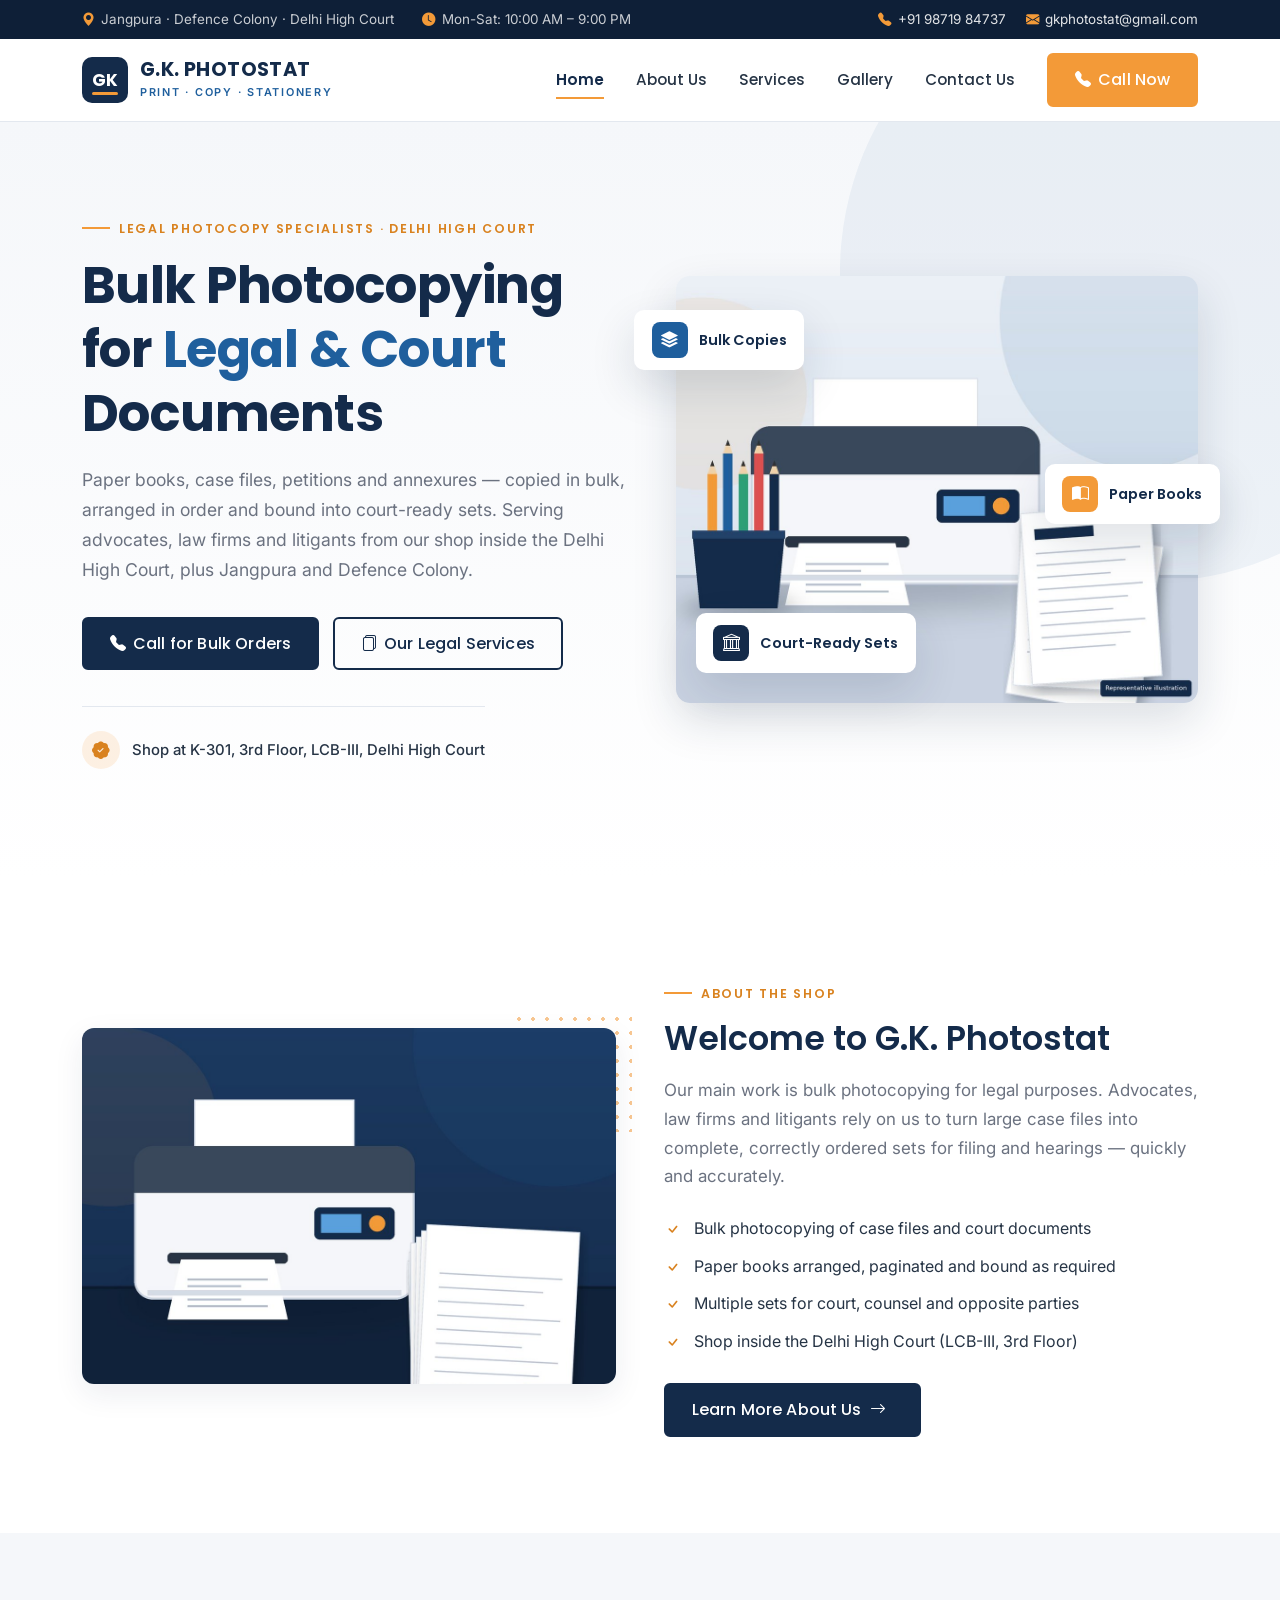
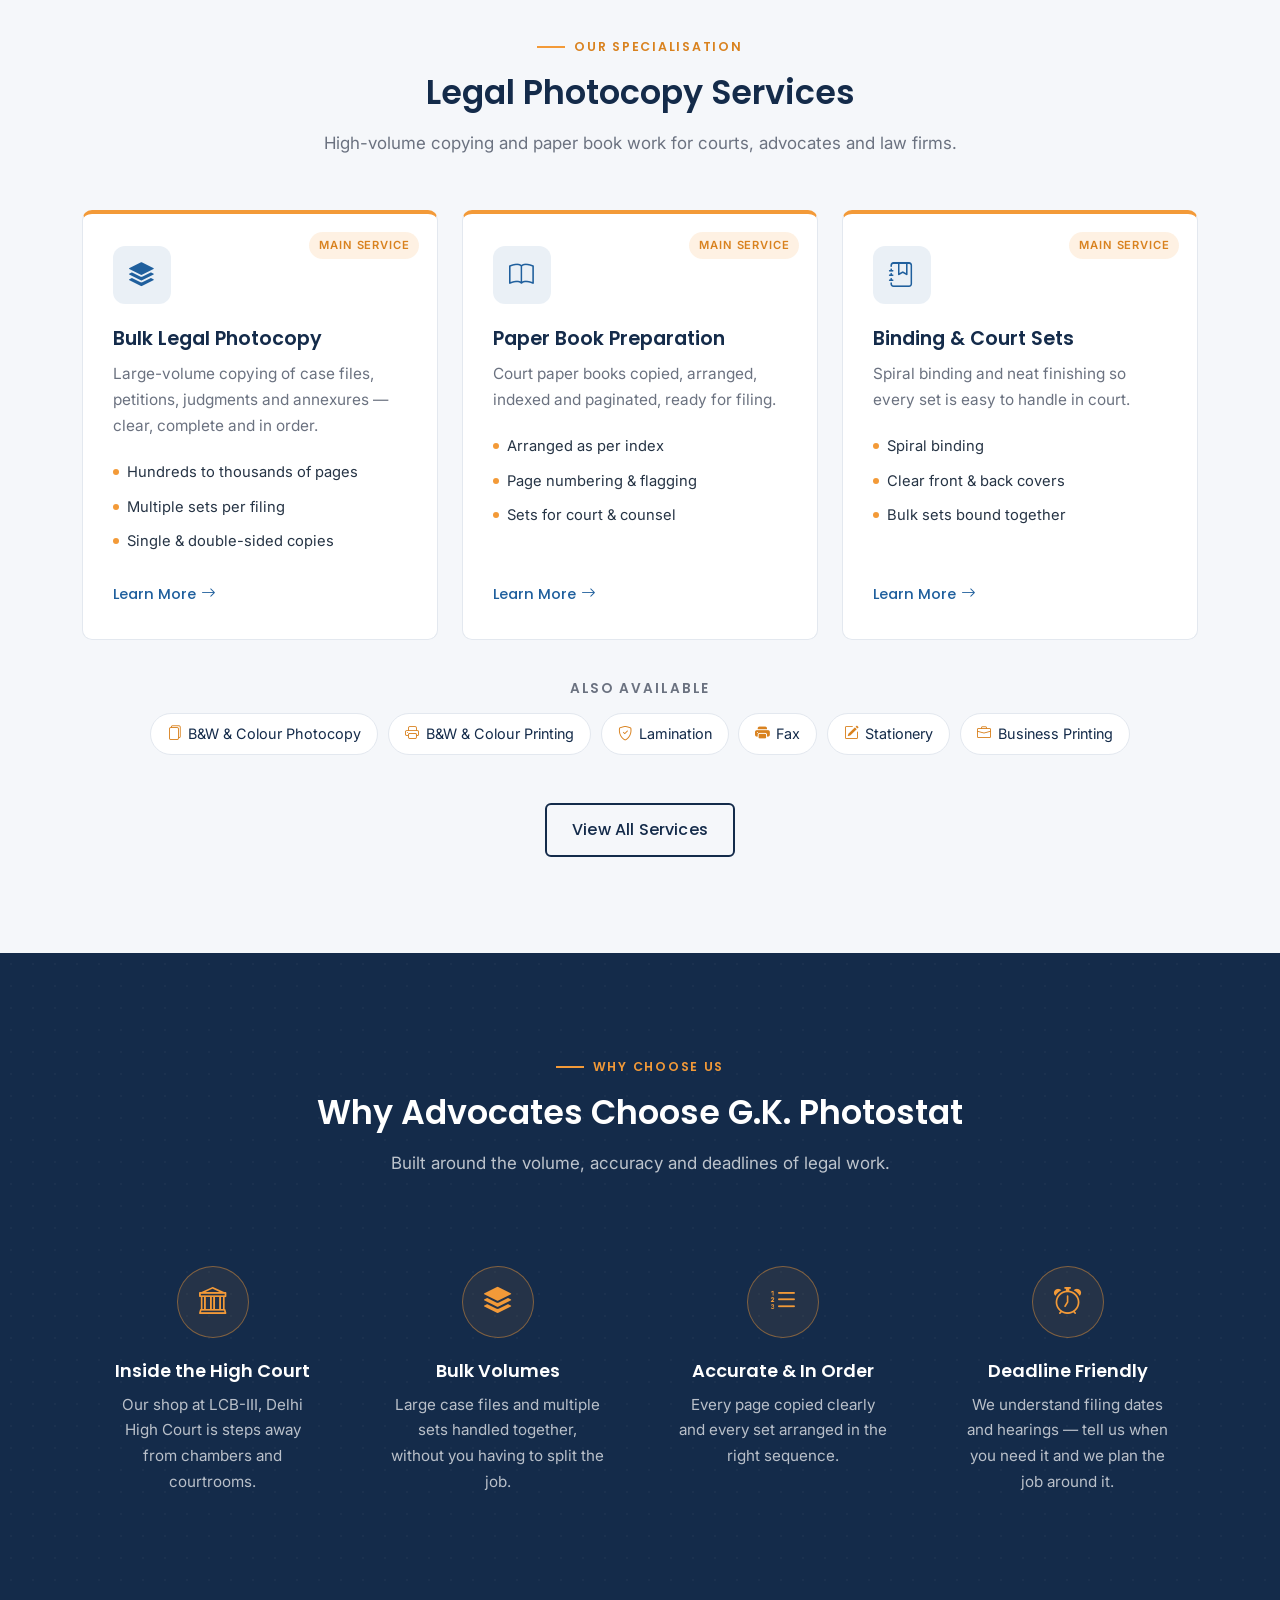
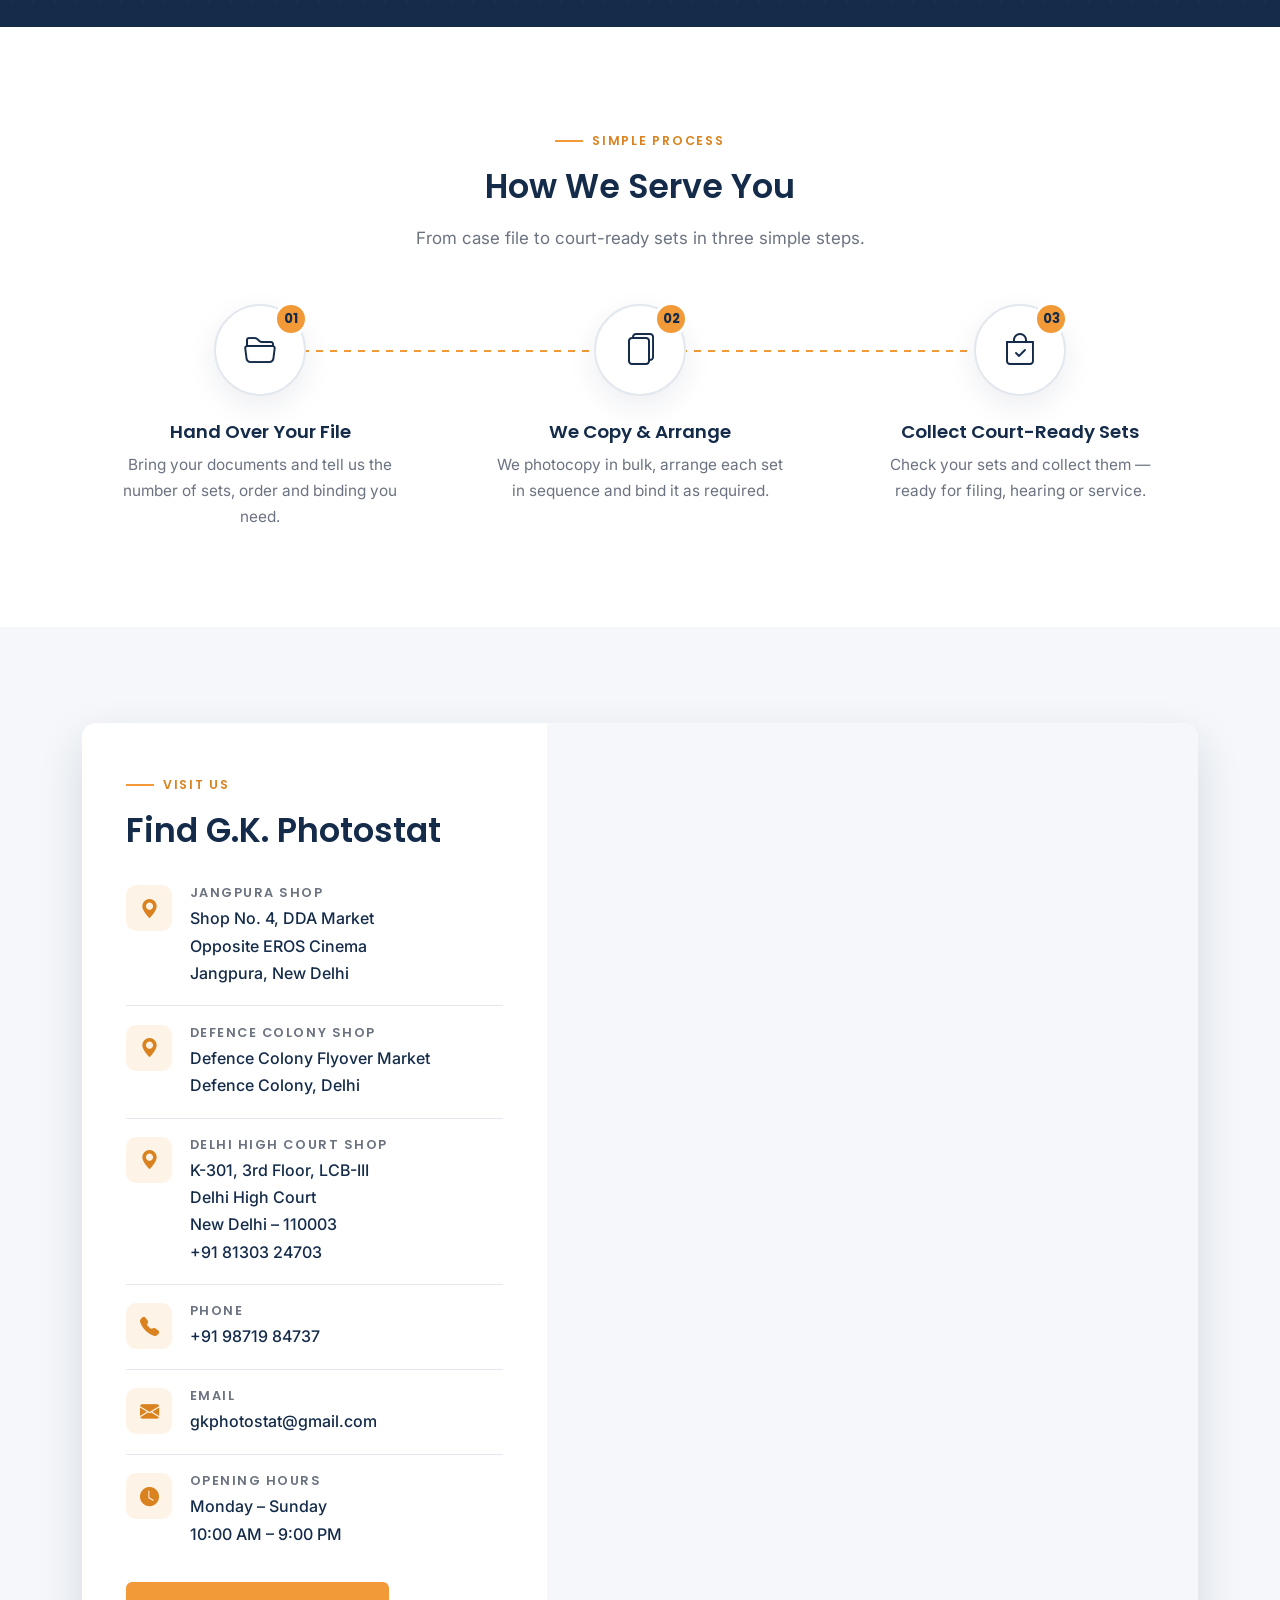
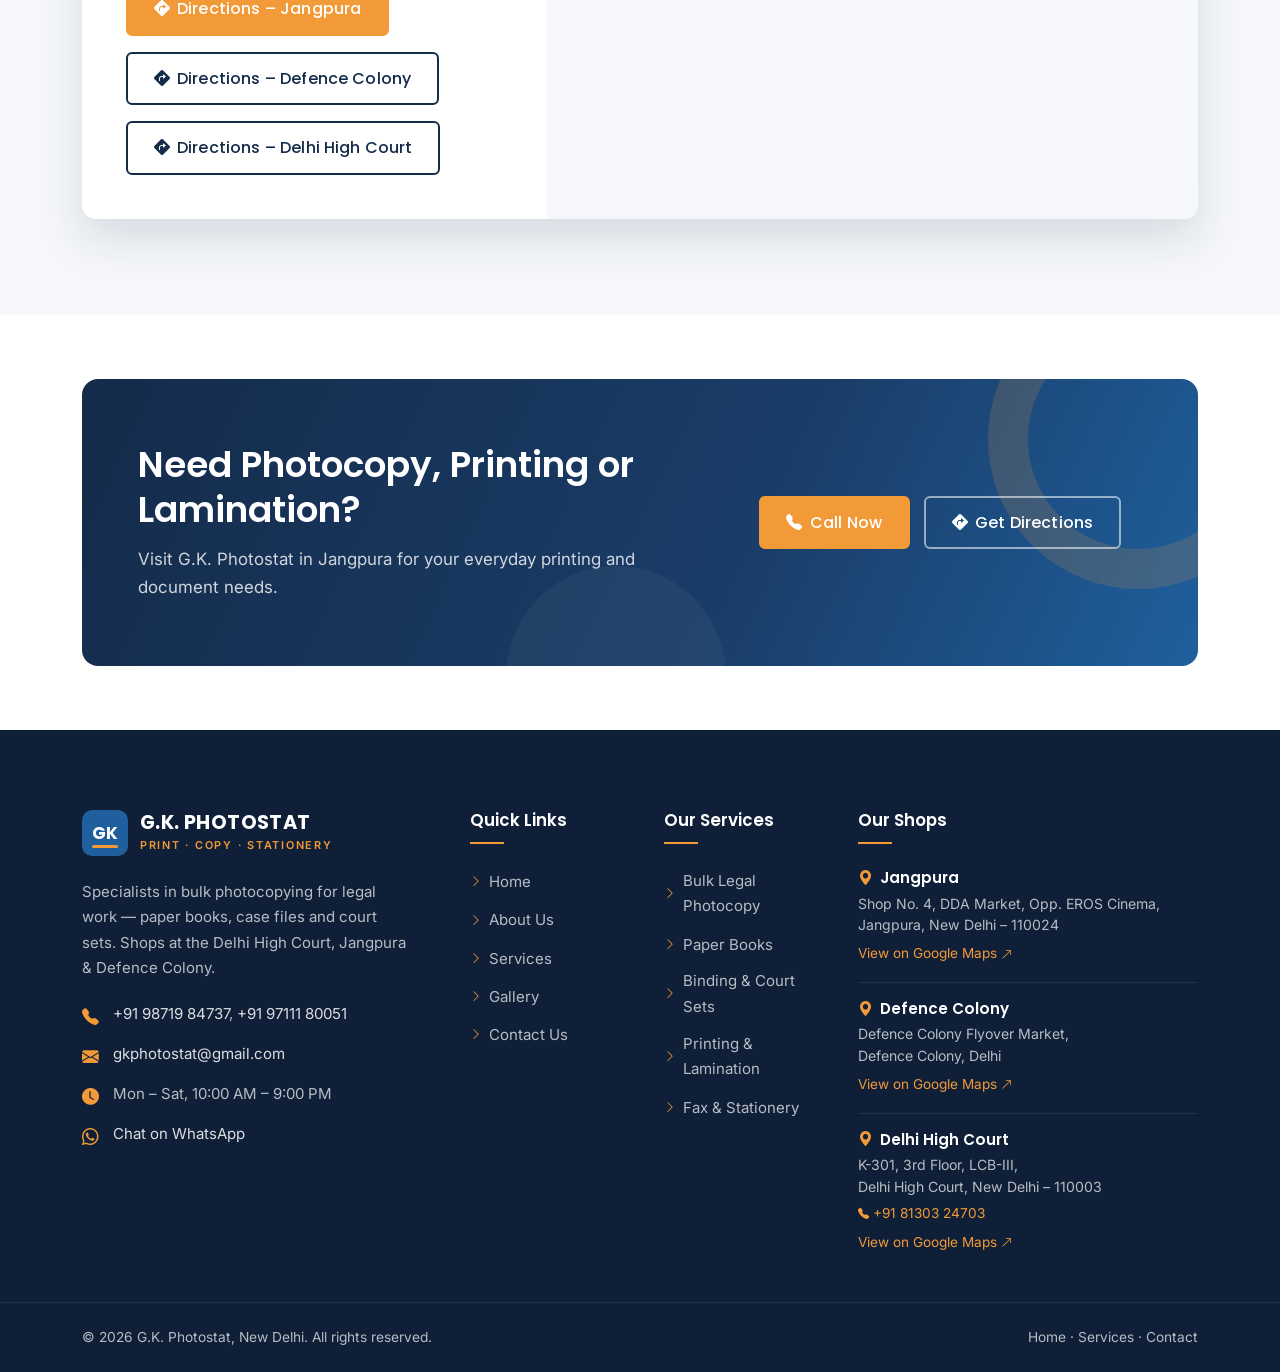
==== index.html @ 915767c7 "Initial commit: G.K. Photostat website Co-Authored-By: Claude Opus 5.5 <noreply@anthropic.com>" ====
<!doctype html>
<html lang="en-IN">
  <head>
    <meta charset="UTF-8" />
    <meta name="viewport" content="width=device-width, initial-scale=1" />
    <title>G.K. Photostat | Bulk Legal Photocopy &amp; Paper Books – Delhi High Court, New Delhi</title>
    <meta
      name="description"
      content="G.K. Photostat specialises in bulk photocopying for legal purposes – paper books, case files and court sets – with a shop inside the Delhi High Court (LCB-III) and branches in Jangpura and Defence Colony."
    />
    <meta name="robots" content="index, follow" />
    <meta name="theme-color" content="#142B4A" />
    <!-- Canonical placeholder: replace https://mandal-88.github.io/gkphotostat with the live domain -->
    <link rel="canonical" href="https://mandal-88.github.io/gkphotostat/" />

    <!-- Open Graph -->
    <meta property="og:type" content="website" />
    <meta property="og:site_name" content="G.K. Photostat" />
    <meta property="og:locale" content="en_IN" />
    <meta
      property="og:title"
      content="G.K. Photostat | Bulk Legal Photocopy &amp; Paper Books – Delhi High Court, New Delhi"
    />
    <meta
      property="og:description"
      content="G.K. Photostat specialises in bulk photocopying for legal purposes – paper books, case files and court sets – with a shop inside the Delhi High Court (LCB-III) and branches in Jangpura and Defence Colony."
    />
    <meta property="og:url" content="https://mandal-88.github.io/gkphotostat/" />
    <meta
      property="og:image"
      content="https://mandal-88.github.io/gkphotostat/assets/images/og-image.jpg"
    />
    <meta name="twitter:card" content="summary_large_image" />
    <meta
      name="twitter:title"
      content="G.K. Photostat | Bulk Legal Photocopy &amp; Paper Books – Delhi High Court, New Delhi"
    />
    <meta
      name="twitter:description"
      content="G.K. Photostat specialises in bulk photocopying for legal purposes – paper books, case files and court sets – with a shop inside the Delhi High Court (LCB-III) and branches in Jangpura and Defence Colony."
    />
    <meta
      name="twitter:image"
      content="https://mandal-88.github.io/gkphotostat/assets/images/og-image.jpg"
    />

    <link rel="icon" type="image/png" href="assets/images/favicon.png" />
    <link rel="apple-touch-icon" href="assets/images/favicon.png" />

    <!-- Fonts -->
    <link rel="preconnect" href="https://fonts.googleapis.com" />
    <link rel="preconnect" href="https://fonts.gstatic.com" crossorigin />
    <link
      rel="stylesheet"
      href="https://fonts.googleapis.com/css2?family=Inter:wght@400;500;600&amp;family=Poppins:wght@500;600;700&amp;display=swap"
    />

    <!-- Styles -->
    <link rel="stylesheet" href="assets/css/bootstrap.min.css" />
    <link rel="stylesheet" href="assets/css/bootstrap-icons.min.css" />
    <link rel="stylesheet" href="assets/css/style.css" />
    <link rel="stylesheet" href="assets/css/responsive.css" />
    <!-- LocalBusiness structured data. url/image use the placeholder domain; geo coordinates intentionally omitted until verified. -->
    <script type="application/ld+json">
      {
        "@context": "https://schema.org",
        "@type": "Store",
        "name": "G.K. Photostat",
        "description": "Bulk photocopying for legal purposes, paper book preparation and binding, plus printing and lamination – Jangpura, New Delhi.",
        "telephone": "+91 98719 84737",
        "email": "gkphotostat@gmail.com",
        "image": "https://mandal-88.github.io/gkphotostat/assets/images/og-image.jpg",
        "logo": "https://mandal-88.github.io/gkphotostat/assets/images/logo.png",
        "url": "https://mandal-88.github.io/gkphotostat/",
        "address": {
          "@type": "PostalAddress",
          "streetAddress": "Shop No. 4, DDA Market, Opposite EROS Cinema, Jangpura, Block M, Jungpura Extension",
          "addressLocality": "New Delhi",
          "addressRegion": "Delhi",
          "postalCode": "110024",
          "addressCountry": "IN"
        },
        "openingHoursSpecification": [
          {
            "@type": "OpeningHoursSpecification",
            "dayOfWeek": [
              "Monday",
              "Tuesday",
              "Wednesday",
              "Thursday",
              "Friday",
              "Saturday",
              "Sunday"
            ],
            "opens": "09:00",
            "closes": "21:00"
          }
        ],
        "areaServed": "Jangpura, New Delhi",
        "hasMap": "https://www.google.com/maps/search/?api=1&query=G.K.%20Photostat%2C%20Shop%20No.%204%2C%20DDA%20Market%2C%20Opposite%20EROS%20Cinema%2C%20Jangpura%2C%20New%20Delhi%20110024"
      }
    </script>
    <script type="application/ld+json">
      {
        "@context": "https://schema.org",
        "@type": "Store",
        "name": "G.K. Photostat – Defence Colony",
        "description": "Bulk legal photocopying, paper books and binding, plus printing and lamination – Defence Colony Flyover Market, Delhi.",
        "telephone": "+91 98719 84737",
        "email": "gkphotostat@gmail.com",
        "image": "https://mandal-88.github.io/gkphotostat/assets/images/og-image.jpg",
        "url": "https://mandal-88.github.io/gkphotostat/",
        "address": {
          "@type": "PostalAddress",
          "streetAddress": "Defence Colony Flyover Market",
          "addressLocality": "Defence Colony, Delhi",
          "addressRegion": "Delhi",
          "addressCountry": "IN"
        },
        "openingHoursSpecification": [
          {
            "@type": "OpeningHoursSpecification",
            "dayOfWeek": [
              "Monday",
              "Tuesday",
              "Wednesday",
              "Thursday",
              "Friday",
              "Saturday",
              "Sunday"
            ],
            "opens": "09:00",
            "closes": "21:00"
          }
        ],
        "hasMap": "https://www.google.com/maps/search/?api=1&query=G.K.%20Photostat%2C%20Defence%20Colony%20Flyover%20Market%2C%20Defence%20Colony%2C%20Delhi"
      }
    </script>
    <script type="application/ld+json">
      {
        "@context": "https://schema.org",
        "@type": "Store",
        "name": "G.K. Photostat – Delhi High Court",
        "description": "Bulk legal photocopying, paper book preparation and binding inside the Delhi High Court – K-301, 3rd Floor, LCB-III.",
        "telephone": "+91 81303 24703",
        "email": "gkphotostat@gmail.com",
        "image": "https://mandal-88.github.io/gkphotostat/assets/images/og-image.jpg",
        "url": "https://mandal-88.github.io/gkphotostat/",
        "address": {
          "@type": "PostalAddress",
          "streetAddress": "K-301, 3rd Floor, LCB-III, Delhi High Court",
          "addressLocality": "New Delhi",
          "addressRegion": "Delhi",
          "postalCode": "110003",
          "addressCountry": "IN"
        },
        "hasMap": "https://www.google.com/maps/search/?api=1&query=Delhi%20High%20Court%2C%20New%20Delhi%20110003"
      }
    </script>
  </head>
  <body data-page="home">
    <a class="skip-link" href="#main">Skip to main content</a>

    <div id="site-header"></div>
    <script src="assets/js/header.js"></script>

    <main id="main">
      <!-- Hero -->
      <section class="hero">
        <div class="container">
          <div class="row align-items-center g-4">
            <div class="col-lg-6 hero-content">
              <span class="eyebrow">Legal Photocopy Specialists · Delhi High Court</span>
              <h1 class="hero-title">
                Bulk Photocopying for
                <span class="highlight">Legal &amp; Court</span> Documents
              </h1>
              <p class="hero-text">
                Paper books, case files, petitions and annexures — copied in
                bulk, arranged in order and bound into court-ready sets. Serving
                advocates, law firms and litigants from our shop inside the
                Delhi High Court, plus Jangpura and Defence Colony.
              </p>
              <div class="hero-actions">
                <a class="btn btn-gk-navy" href="tel:+919871984737"
                  ><i class="bi bi-telephone-fill" aria-hidden="true"></i>Call
                  for Bulk Orders</a
                >
                <a class="btn btn-gk-outline" href="services.html"
                  ><i class="bi bi-files" aria-hidden="true"></i>Our Legal
                  Services</a
                >
              </div>
              <p class="trust-note mb-0">
                <i class="bi bi-patch-check-fill" aria-hidden="true"></i>Shop
                at K-301, 3rd Floor, LCB-III, Delhi High Court
              </p>
            </div>
            <div class="col-lg-6">
              <div class="hero-visual">
                <img
                  class="hero-image"
                  src="assets/images/hero-printing.jpg"
                  width="1100"
                  height="900"
                  alt="Illustration of a printer with stacks of freshly copied documents"
                  fetchpriority="high"
                />
                <div class="float-chip chip-1">
                  <i class="bi bi-stack" aria-hidden="true"></i>Bulk Copies
                </div>
                <div class="float-chip chip-2">
                  <i class="bi bi-book-half" aria-hidden="true"></i>Paper Books
                </div>
                <div class="float-chip chip-3">
                  <i class="bi bi-bank" aria-hidden="true"></i>Court-Ready Sets
                </div>
              </div>
            </div>
          </div>
        </div>
      </section>

      <!-- Introduction -->
      <section class="section">
        <div class="container">
          <div class="row align-items-center g-4 g-lg-5">
            <div class="col-lg-6 reveal">
              <div class="media-frame">
                <img
                  src="assets/images/gallery/bulk-copies.jpg"
                  width="1200"
                  height="900"
                  alt="Illustration of stacks of photocopied document sets"
                  loading="lazy"
                />
              </div>
            </div>
            <div class="col-lg-6 reveal reveal-delay-1">
              <span class="eyebrow">About the Shop</span>
              <h2 class="section-title">Welcome to G.K. Photostat</h2>
              <p class="section-lead mb-4">
                Our main work is bulk photocopying for legal purposes. Advocates,
                law firms and litigants rely on us to turn large case files into
                complete, correctly ordered sets for filing and hearings —
                quickly and accurately.
              </p>
              <ul class="check-list">
                <li>Bulk photocopying of case files and court documents</li>
                <li>Paper books arranged, paginated and bound as required</li>
                <li>Multiple sets for court, counsel and opposite parties</li>
                <li>Shop inside the Delhi High Court (LCB-III, 3rd Floor)</li>
              </ul>
              <a class="btn btn-gk-navy" href="about-us.html"
                >Learn More About Us
                <i class="bi bi-arrow-right ms-1" aria-hidden="true"></i
              ></a>
            </div>
          </div>
        </div>
      </section>

      <!-- Services -->
      <section class="section bg-light-gk" id="services">
        <div class="container">
          <div class="section-head text-center reveal">
            <span class="eyebrow">Our Specialisation</span>
            <h2 class="section-title">Legal Photocopy Services</h2>
            <p class="section-lead">
              High-volume copying and paper book work for courts, advocates and
              law firms.
            </p>
          </div>
          <div class="row g-4">
            <div class="col-md-6 col-lg-4">
              <article class="service-card service-card-core reveal reveal-delay-1">
                <span class="core-badge">Main Service</span>
                <div class="icon-box">
                  <i class="bi bi-stack" aria-hidden="true"></i>
                </div>
                <h3>Bulk Legal Photocopy</h3>
                <p>
                  Large-volume copying of case files, petitions, judgments and
                  annexures — clear, complete and in order.
                </p>
                <ul>
                  <li>Hundreds to thousands of pages</li>
                  <li>Multiple sets per filing</li>
                  <li>Single &amp; double-sided copies</li>
                </ul>
                <a
                  class="link-arrow"
                  href="services.html#legal-photocopy"
                  aria-label="Learn more about Bulk Legal Photocopy"
                  >Learn More
                  <i class="bi bi-arrow-right" aria-hidden="true"></i
                ></a>
              </article>
            </div>
            <div class="col-md-6 col-lg-4">
              <article class="service-card service-card-core reveal reveal-delay-2">
                <span class="core-badge">Main Service</span>
                <div class="icon-box">
                  <i class="bi bi-book" aria-hidden="true"></i>
                </div>
                <h3>Paper Book Preparation</h3>
                <p>
                  Court paper books copied, arranged, indexed and paginated,
                  ready for filing.
                </p>
                <ul>
                  <li>Arranged as per index</li>
                  <li>Page numbering &amp; flagging</li>
                  <li>Sets for court &amp; counsel</li>
                </ul>
                <a
                  class="link-arrow"
                  href="services.html#paper-book"
                  aria-label="Learn more about Paper Book Preparation"
                  >Learn More
                  <i class="bi bi-arrow-right" aria-hidden="true"></i
                ></a>
              </article>
            </div>
            <div class="col-md-6 col-lg-4">
              <article class="service-card service-card-core reveal reveal-delay-3">
                <span class="core-badge">Main Service</span>
                <div class="icon-box">
                  <i class="bi bi-journal-bookmark" aria-hidden="true"></i>
                </div>
                <h3>Binding &amp; Court Sets</h3>
                <p>
                  Spiral binding and neat finishing so every set is easy to
                  handle in court.
                </p>
                <ul>
                  <li>Spiral binding</li>
                  <li>Clear front &amp; back covers</li>
                  <li>Bulk sets bound together</li>
                </ul>
                <a
                  class="link-arrow"
                  href="services.html#spiral-binding"
                  aria-label="Learn more about Binding and Court Sets"
                  >Learn More
                  <i class="bi bi-arrow-right" aria-hidden="true"></i
                ></a>
              </article>
            </div>
          </div>

          <div class="other-services reveal">
            <h3 class="other-services-title">Also Available</h3>
            <ul class="other-services-list">
              <li><a href="services.html#bw-photocopy"><i class="bi bi-files" aria-hidden="true"></i>B&amp;W &amp; Colour Photocopy</a></li>
              <li><a href="services.html#bw-printing"><i class="bi bi-printer" aria-hidden="true"></i>B&amp;W &amp; Colour Printing</a></li>
              <li><a href="services.html#lamination"><i class="bi bi-shield-check" aria-hidden="true"></i>Lamination</a></li>
              <li><a href="services.html#fax"><i class="bi bi-printer-fill" aria-hidden="true"></i>Fax</a></li>
              <li><a href="services.html#stationery"><i class="bi bi-pencil-square" aria-hidden="true"></i>Stationery</a></li>
              <li><a href="services.html#business-printing"><i class="bi bi-briefcase" aria-hidden="true"></i>Business Printing</a></li>
            </ul>
          </div>

          <div class="text-center mt-5">
            <a class="btn btn-gk-outline" href="services.html"
              >View All Services</a
            >
          </div>
        </div>
      </section>

      <!-- Why choose us -->
      <section class="section section-dark">
        <div class="container">
          <div class="section-head text-center reveal">
            <span class="eyebrow eyebrow-light">Why Choose Us</span>
            <h2 class="section-title">Why Advocates Choose G.K. Photostat</h2>
            <p class="section-lead">
              Built around the volume, accuracy and deadlines of legal work.
            </p>
          </div>
          <div class="row g-4">
            <div class="col-sm-6 col-lg-3 reveal">
              <div class="feature-item">
                <div class="feature-icon">
                  <i class="bi bi-bank" aria-hidden="true"></i>
                </div>
                <h3>Inside the High Court</h3>
                <p>
                  Our shop at LCB-III, Delhi High Court is steps away from
                  chambers and courtrooms.
                </p>
              </div>
            </div>
            <div class="col-sm-6 col-lg-3 reveal reveal-delay-1">
              <div class="feature-item">
                <div class="feature-icon">
                  <i class="bi bi-stack" aria-hidden="true"></i>
                </div>
                <h3>Bulk Volumes</h3>
                <p>
                  Large case files and multiple sets handled together, without
                  you having to split the job.
                </p>
              </div>
            </div>
            <div class="col-sm-6 col-lg-3 reveal reveal-delay-2">
              <div class="feature-item">
                <div class="feature-icon">
                  <i class="bi bi-list-ol" aria-hidden="true"></i>
                </div>
                <h3>Accurate &amp; In Order</h3>
                <p>
                  Every page copied clearly and every set arranged in the right
                  sequence.
                </p>
              </div>
            </div>
            <div class="col-sm-6 col-lg-3 reveal reveal-delay-3">
              <div class="feature-item">
                <div class="feature-icon">
                  <i class="bi bi-alarm" aria-hidden="true"></i>
                </div>
                <h3>Deadline Friendly</h3>
                <p>
                  We understand filing dates and hearings — tell us when you
                  need it and we plan the job around it.
                </p>
              </div>
            </div>
          </div>
        </div>
      </section>

      <!-- How we serve you -->
      <section class="section">
        <div class="container">
          <div class="section-head text-center reveal">
            <span class="eyebrow">Simple Process</span>
            <h2 class="section-title">How We Serve You</h2>
            <p class="section-lead">
              From case file to court-ready sets in three simple steps.
            </p>
          </div>
          <div class="row steps">
            <div class="col-md-4 reveal">
              <div class="step">
                <div class="step-icon">
                  <i class="bi bi-folder2-open" aria-hidden="true"></i
                  ><span class="step-num">01</span>
                </div>
                <h3>Hand Over Your File</h3>
                <p>
                  Bring your documents and tell us the number of sets, order
                  and binding you need.
                </p>
              </div>
            </div>
            <div class="col-md-4 reveal reveal-delay-1">
              <div class="step">
                <div class="step-icon">
                  <i class="bi bi-files" aria-hidden="true"></i
                  ><span class="step-num">02</span>
                </div>
                <h3>We Copy &amp; Arrange</h3>
                <p>
                  We photocopy in bulk, arrange each set in sequence and bind
                  it as required.
                </p>
              </div>
            </div>
            <div class="col-md-4 reveal reveal-delay-2">
              <div class="step">
                <div class="step-icon">
                  <i class="bi bi-bag-check" aria-hidden="true"></i
                  ><span class="step-num">03</span>
                </div>
                <h3>Collect Court-Ready Sets</h3>
                <p>
                  Check your sets and collect them — ready for filing,
                  hearing or service.
                </p>
              </div>
            </div>
          </div>
        </div>
      </section>

      <!-- Business information -->
      <section class="section bg-light-gk">
        <div class="container">
          <div class="info-panel reveal">
            <div class="row g-0">
              <div class="col-lg-5">
                <div class="info-panel-body">
                  <span class="eyebrow">Visit Us</span>
                  <h2 class="section-title">Find G.K. Photostat</h2>
                  <div class="info-row">
                    <i class="bi bi-geo-alt-fill" aria-hidden="true"></i>
                    <div>
                      <h3>Jangpura Shop</h3>
                      <p>
                        Shop No. 4, DDA Market<br />Opposite EROS Cinema<br />Jangpura,
                        New Delhi
                      </p>
                    </div>
                  </div>
                  <div class="info-row">
                    <i class="bi bi-geo-alt-fill" aria-hidden="true"></i>
                    <div>
                      <h3>Defence Colony Shop</h3>
                      <p>
                        Defence Colony Flyover Market<br />Defence Colony, Delhi
                      </p>
                    </div>
                  </div>
                  <div class="info-row">
                    <i class="bi bi-geo-alt-fill" aria-hidden="true"></i>
                    <div>
                      <h3>Delhi High Court Shop</h3>
                      <p>
                        K-301, 3rd Floor, LCB-III<br />Delhi High Court<br />New Delhi – 110003<br />
                        <a href="tel:+918130324703">+91 81303 24703</a>
                      </p>
                    </div>
                  </div>
                  <div class="info-row">
                    <i class="bi bi-telephone-fill" aria-hidden="true"></i>
                    <div>
                      <h3>Phone</h3>
                      <p><a href="tel:+919871984737">+91 98719 84737</a></p>
                    </div>
                  </div>
                  <div class="info-row">
                    <i class="bi bi-envelope-fill" aria-hidden="true"></i>
                    <div>
                      <h3>Email</h3>
                      <p>
                        <a href="mailto:gkphotostat@gmail.com"
                          >gkphotostat@gmail.com</a
                        >
                      </p>
                    </div>
                  </div>
                  <div class="info-row">
                    <i class="bi bi-clock-fill" aria-hidden="true"></i>
                    <div>
                      <h3>Opening Hours</h3>
                      <p>Monday – Sunday<br />10:00 AM – 9:00 PM</p>
                    </div>
                  </div>
                  <a
                    class="btn btn-gk-primary mt-3"
                    href="https://www.google.com/maps/dir/?api=1&amp;destination=G.K.%20Photostat%2C%20Shop%20No.%204%2C%20DDA%20Market%2C%20Opposite%20EROS%20Cinema%2C%20Jangpura%2C%20New%20Delhi%20110024"
                    target="_blank"
                    rel="noopener"
                    ><i
                      class="bi bi-sign-turn-right-fill"
                      aria-hidden="true"
                    ></i
                    >Directions – Jangpura</a
                  >
                  <a
                    class="btn btn-gk-outline mt-3"
                    href="https://www.google.com/maps/dir/?api=1&amp;destination=G.K.%20Photostat%2C%20Defence%20Colony%20Flyover%20Market%2C%20Defence%20Colony%2C%20Delhi"
                    target="_blank"
                    rel="noopener"
                    ><i
                      class="bi bi-sign-turn-right-fill"
                      aria-hidden="true"
                    ></i
                    >Directions – Defence Colony</a
                  >
                  <a
                    class="btn btn-gk-outline mt-3"
                    href="https://www.google.com/maps/dir/?api=1&amp;destination=Delhi%20High%20Court%2C%20New%20Delhi%20110003"
                    target="_blank"
                    rel="noopener"
                    ><i
                      class="bi bi-sign-turn-right-fill"
                      aria-hidden="true"
                    ></i
                    >Directions – Delhi High Court</a
                  >
                </div>
              </div>
              <div class="col-lg-7">
                <iframe
                  class="map-frame"
                  src="https://www.google.com/maps?q=Shop%20No.%204%2C%20DDA%20Market%2C%20Opposite%20EROS%20Cinema%2C%20Jangpura%2C%20New%20Delhi%2C%20Delhi%20110024&amp;output=embed"
                  title="Map showing G.K. Photostat at DDA Market, Jangpura, New Delhi"
                  loading="lazy"
                  referrerpolicy="no-referrer-when-downgrade"
                  allowfullscreen
                ></iframe>
              </div>
            </div>
          </div>
        </div>
      </section>

      <section class="section-sm">
        <div class="container">
          <div class="cta-banner reveal">
            <div class="row align-items-center g-4">
              <div class="col-lg-7">
                <h2>Need Photocopy, Printing or Lamination?</h2>
                <p>
                  Visit G.K. Photostat in Jangpura for your everyday printing
                  and document needs.
                </p>
              </div>
              <div class="col-lg-5">
                <div class="cta-actions">
                  <a class="btn btn-gk-primary" href="tel:+919871984737"
                    ><i class="bi bi-telephone-fill" aria-hidden="true"></i>Call
                    Now</a
                  >
                  <a
                    class="btn btn-gk-outline-light"
                    href="https://www.google.com/maps/dir/?api=1&amp;destination=G.K.%20Photostat%2C%20Shop%20No.%204%2C%20DDA%20Market%2C%20Opposite%20EROS%20Cinema%2C%20Jangpura%2C%20New%20Delhi%20110024"
                    target="_blank"
                    rel="noopener"
                    ><i
                      class="bi bi-sign-turn-right-fill"
                      aria-hidden="true"
                    ></i
                    >Get Directions</a
                  >
                </div>
              </div>
            </div>
          </div>
        </div>
      </section>
    </main>

    <div id="site-footer"></div>
    <script src="assets/js/footer.js"></script>

    <script src="assets/js/jquery.min.js"></script>
    <script src="assets/js/bootstrap.bundle.min.js"></script>
    <script src="assets/js/custom.js"></script>
  </body>
</html>
---- assets/css/style.css ----
/* ==========================================================================
   G.K. Photostat — Main Stylesheet
   Palette: Navy #142B4A · Blue #1F5F9D · Orange #F39A38
   ========================================================================== */

:root {
  --gk-navy: #142b4a;
  --gk-navy-deep: #0e1f37;
  --gk-blue: #1f5f9d;
  --gk-orange: #f39a38;
  --gk-orange-dark: #d9821f;
  --gk-light: #f5f7fa;
  --gk-white: #ffffff;
  --gk-text: #263445;
  --gk-muted: #6b7280;
  --gk-border: #e3e8ef;
  --gk-radius: 10px;
  --gk-radius-sm: 6px;
  --gk-shadow: 0 10px 30px rgba(20, 43, 74, 0.08);
  --gk-shadow-lg: 0 18px 45px rgba(20, 43, 74, 0.14);
  --gk-ease: cubic-bezier(0.25, 0.8, 0.25, 1);
  --gk-header-h: 122px;
  --font-heading: "Poppins", system-ui, sans-serif;
  --font-body: "Inter", system-ui, sans-serif;
}

/* ---------- Base ---------- */
html {
  scroll-behavior: smooth;
  scroll-padding-top: var(--gk-sticky-h, 130px);
}
body {
  font-family: var(--font-body);
  color: var(--gk-text);
  font-size: 1rem;
  line-height: 1.7;
  background: var(--gk-white);
  overflow-x: hidden;
}
h1,
h2,
h3,
h4,
h5,
h6 {
  font-family: var(--font-heading);
  color: var(--gk-navy);
  font-weight: 600;
  line-height: 1.25;
}
a {
  color: var(--gk-blue);
  text-decoration: none;
  transition: color 0.25s var(--gk-ease);
}
a:hover {
  color: var(--gk-orange-dark);
}
img {
  max-width: 100%;
  height: auto;
}
::selection {
  background: var(--gk-orange);
  color: var(--gk-white);
}

.skip-link {
  position: absolute;
  left: 1rem;
  top: -60px;
  z-index: 2000;
  background: var(--gk-orange);
  color: var(--gk-navy);
  padding: 0.6rem 1rem;
  border-radius: var(--gk-radius-sm);
  font-weight: 600;
}
.skip-link:focus {
  top: 1rem;
  color: var(--gk-navy);
}

.text-muted-gk {
  color: var(--gk-muted);
}
.bg-light-gk {
  background: var(--gk-light);
}
.bg-navy {
  background: var(--gk-navy);
}

.section {
  padding: 96px 0;
}
.section-sm {
  padding: 64px 0;
}

/* ---------- Section headings ---------- */
.eyebrow {
  display: inline-flex;
  align-items: center;
  gap: 0.55rem;
  font-family: var(--font-heading);
  font-size: 0.78rem;
  font-weight: 600;
  letter-spacing: 0.14em;
  text-transform: uppercase;
  color: var(--gk-orange-dark);
  margin-bottom: 0.9rem;
}
.eyebrow::before {
  content: "";
  width: 28px;
  height: 2px;
  background: var(--gk-orange);
}
.eyebrow.eyebrow-light {
  color: var(--gk-orange);
}
.section-title {
  font-size: clamp(1.75rem, 2.6vw, 2.5rem);
  margin-bottom: 1rem;
}
.section-lead {
  color: var(--gk-muted);
  font-size: 1.06rem;
  max-width: 640px;
}
.section-head {
  margin-bottom: 3.25rem;
}
.section-head.text-center .section-lead {
  margin-left: auto;
  margin-right: auto;
}

/* ---------- Buttons ---------- */
.btn {
  font-family: var(--font-heading);
  font-weight: 500;
  border-radius: var(--gk-radius-sm);
  padding: 0.8rem 1.6rem;
  transition: all 0.3s var(--gk-ease);
  letter-spacing: 0.01em;
}
.btn-sm {
  padding: 0.5rem 1rem;
}
.btn-gk-primary {
  background: var(--gk-orange);
  border: 2px solid var(--gk-orange);
  color: var(--gk-white);
}
.btn-gk-primary:hover,
.btn-gk-primary:focus {
  background: var(--gk-orange-dark);
  border-color: var(--gk-orange-dark);
  color: #000;
  transform: translateY(-2px);
}
.btn-gk-navy {
  background: var(--gk-navy);
  border: 2px solid var(--gk-navy);
  color: var(--gk-white);
}
.btn-gk-navy:hover,
.btn-gk-navy:focus {
  background: var(--gk-blue);
  border-color: var(--gk-blue);
  color: var(--gk-white);
  transform: translateY(-2px);
}
.btn-gk-outline {
  background: transparent;
  border: 2px solid var(--gk-navy);
  color: var(--gk-navy);
}
.btn-gk-outline:hover,
.btn-gk-outline:focus {
  background: var(--gk-navy);
  color: var(--gk-white);
}
.btn-gk-outline-light {
  background: transparent;
  border: 2px solid rgba(255, 255, 255, 0.55);
  color: var(--gk-white);
}
.btn-gk-outline-light:hover,
.btn-gk-outline-light:focus {
  background: var(--gk-white);
  border-color: var(--gk-white);
  color: var(--gk-navy);
}
.btn .bi {
  margin-right: 0.45rem;
}
.btn:focus-visible,
a:focus-visible,
.form-control:focus,
.form-select:focus {
  outline: 3px solid rgba(243, 154, 56, 0.55);
  outline-offset: 2px;
  box-shadow: none;
}

.link-arrow {
  font-family: var(--font-heading);
  font-weight: 500;
  font-size: 0.92rem;
  color: var(--gk-blue);
  display: inline-flex;
  align-items: center;
  gap: 0.35rem;
}
.link-arrow .bi {
  transition: transform 0.3s var(--gk-ease);
}
.link-arrow:hover .bi {
  transform: translateX(4px);
}

/* ==========================================================================
   Header
   ========================================================================== */
/* #site-header is only a mount point; display:contents lets the sticky bar
   stick against the whole page instead of the mount div. */
#site-header {
  display: contents;
}
.site-header-bar {
  position: sticky;
  top: 0;
  z-index: 1030;
}
.topbar {
  background: var(--gk-navy-deep);
  color: rgba(255, 255, 255, 0.78);
  font-size: 0.84rem;
  padding: 0.5rem 0;
}
.topbar a {
  color: rgba(255, 255, 255, 0.88);
}
.topbar a:hover {
  color: var(--gk-orange);
}
.topbar .bi {
  color: var(--gk-orange);
  margin-right: 0.4rem;
}
.topbar-list {
  display: flex;
  flex-wrap: wrap;
  gap: 1.75rem;
  margin: 0;
  padding: 0;
  list-style: none;
}
.topbar-contact {
  gap: 1.25rem;
}

.site-navbar {
  background: var(--gk-white);
  border-bottom: 1px solid var(--gk-border);
  padding: 0.9rem 0;
  transition:
    padding 0.3s var(--gk-ease),
    box-shadow 0.3s var(--gk-ease);
}
.site-navbar.is-scrolled {
  padding: 0.55rem 0;
  box-shadow: 0 6px 24px rgba(20, 43, 74, 0.08);
}

.brand {
  display: inline-flex;
  align-items: center;
  gap: 0.75rem;
  color: var(--gk-navy);
}
.brand:hover {
  color: var(--gk-navy);
}
.brand-mark {
  width: 46px;
  height: 46px;
  border-radius: 10px;
  background: var(--gk-navy);
  color: var(--gk-white);
  display: grid;
  place-items: center;
  font-family: var(--font-heading);
  font-weight: 700;
  font-size: 1.05rem;
  position: relative;
  letter-spacing: 0.02em;
}
.brand-mark::after {
  content: "";
  position: absolute;
  left: 10px;
  right: 10px;
  bottom: 8px;
  height: 3px;
  background: var(--gk-orange);
  border-radius: 2px;
}
.brand-name {
  font-family: var(--font-heading);
  font-weight: 700;
  font-size: 1.22rem;
  line-height: 1.1;
  letter-spacing: 0.02em;
  display: block;
}
.brand-tag {
  font-size: 0.68rem;
  letter-spacing: 0.16em;
  text-transform: uppercase;
  color: var(--gk-blue);
  font-weight: 600;
  display: block;
  margin-top: 3px;
}

.main-nav .nav-link {
  font-family: var(--font-heading);
  font-weight: 500;
  font-size: 0.95rem;
  color: var(--gk-text);
  padding: 0.5rem 1rem !important;
  position: relative;
}
.main-nav .nav-link::after {
  content: "";
  position: absolute;
  left: 1rem;
  right: 1rem;
  bottom: 0.1rem;
  height: 2px;
  background: var(--gk-orange);
  transform: scaleX(0);
  transform-origin: left;
  transition: transform 0.3s var(--gk-ease);
}
.main-nav .nav-link:hover,
.main-nav .nav-link.active {
  color: var(--gk-navy);
}
.main-nav .nav-link:hover::after,
.main-nav .nav-link.active::after {
  transform: scaleX(1);
}
.main-nav .nav-link.active {
  font-weight: 600;
}

.btn-call {
  display: inline-flex;
  align-items: center;
  white-space: nowrap;
}
.navbar-toggler {
  border: 1px solid var(--gk-border);
  padding: 0.5rem 0.65rem;
  border-radius: var(--gk-radius-sm);
}
.navbar-toggler:focus {
  box-shadow: 0 0 0 3px rgba(243, 154, 56, 0.35);
}
.navbar-toggler .bi {
  font-size: 1.5rem;
  color: var(--gk-navy);
}

/* Offcanvas mobile menu */
.offcanvas.gk-offcanvas {
  width: 320px;
}
.gk-offcanvas .offcanvas-header {
  border-bottom: 1px solid var(--gk-border);
}
.gk-offcanvas .mobile-nav .nav-link {
  font-family: var(--font-heading);
  font-weight: 500;
  color: var(--gk-text);
  padding: 0.85rem 0;
  border-bottom: 1px solid var(--gk-border);
  display: flex;
  justify-content: space-between;
  align-items: center;
}
.gk-offcanvas .mobile-nav .nav-link.active {
  color: var(--gk-orange-dark);
}
.gk-offcanvas .offcanvas-contact {
  font-size: 0.9rem;
  color: var(--gk-muted);
}
.gk-offcanvas .offcanvas-contact .bi {
  color: var(--gk-orange);
  margin-right: 0.5rem;
}

/* ==========================================================================
   Hero (home)
   ========================================================================== */
.hero {
  position: relative;
  padding: 88px 0 110px;
  overflow: hidden;
  background: linear-gradient(180deg, var(--gk-light) 0%, var(--gk-white) 100%);
}
.hero::before {
  content: "";
  position: absolute;
  right: -180px;
  top: -160px;
  width: 620px;
  height: 620px;
  border-radius: 50%;
  background: rgba(31, 95, 157, 0.06);
}
.hero-title {
  font-size: clamp(2.1rem, 4vw, 3.4rem);
  font-weight: 700;
  margin-bottom: 1.25rem;
  letter-spacing: -0.01em;
}
.hero-title .highlight {
  color: var(--gk-blue);
}
.hero-text {
  font-size: 1.1rem;
  color: var(--gk-muted);
  max-width: 560px;
  margin-bottom: 2rem;
}
.hero-actions {
  display: flex;
  flex-wrap: wrap;
  gap: 0.9rem;
  margin-bottom: 2.25rem;
}
.trust-note {
  display: inline-flex;
  align-items: center;
  gap: 0.75rem;
  font-size: 0.93rem;
  color: var(--gk-text);
  font-weight: 500;
  padding-top: 1.5rem;
  border-top: 1px solid var(--gk-border);
}
.trust-note .bi {
  width: 38px;
  height: 38px;
  border-radius: 50%;
  display: grid;
  place-items: center;
  background: rgba(243, 154, 56, 0.14);
  color: var(--gk-orange-dark);
  font-size: 1.1rem;
}

.hero-visual {
  position: relative;
  padding: 0 0 0 1.5rem;
}
.hero-image {
  border-radius: 14px;
  box-shadow: var(--gk-shadow-lg);
  width: 100%;
  aspect-ratio: 11 / 9;
  object-fit: cover;
}
.hero-visual::before {
  content: "";
  position: absolute;
  left: 0;
  bottom: -22px;
  width: 55%;
  height: 60%;
  border: 2px solid var(--gk-orange);
  border-radius: 14px;
  z-index: -1;
}
.float-chip {
  position: absolute;
  display: flex;
  align-items: center;
  gap: 0.7rem;
  background: var(--gk-white);
  padding: 0.75rem 1.1rem;
  border-radius: var(--gk-radius);
  box-shadow: var(--gk-shadow-lg);
  font-family: var(--font-heading);
  font-weight: 600;
  font-size: 0.9rem;
  color: var(--gk-navy);
  animation: gkFloat 6s ease-in-out infinite;
}
.float-chip .bi {
  width: 36px;
  height: 36px;
  border-radius: 8px;
  display: grid;
  place-items: center;
  font-size: 1.05rem;
  color: var(--gk-white);
  background: var(--gk-blue);
}
.float-chip.chip-1 {
  top: 8%;
  left: -18px;
}
.float-chip.chip-2 {
  top: 44%;
  right: -22px;
  animation-delay: 1.5s;
}
.float-chip.chip-2 .bi {
  background: var(--gk-orange);
}
.float-chip.chip-3 {
  bottom: 7%;
  left: 8%;
  animation-delay: 3s;
}
.float-chip.chip-3 .bi {
  background: var(--gk-navy);
}
@keyframes gkFloat {
  0%,
  100% {
    transform: translateY(0);
  }
  50% {
    transform: translateY(-8px);
  }
}

/* ==========================================================================
   Inner page hero
   ========================================================================== */
.page-hero {
  position: relative;
  padding: 44px 0 40px;
  color: var(--gk-white);
  overflow: hidden;
  background-color: var(--gk-navy);
  background-image:
    linear-gradient(
      100deg,
      rgba(14, 31, 55, 0.96) 0%,
      rgba(20, 43, 74, 0.9) 50%,
      rgba(20, 43, 74, 0.7) 100%
    ),
    var(--hero-bg, none);
  background-size: cover;
  background-position: center;
}
.page-hero.hero-about {
  --hero-bg: url("../images/shop-interior.jpg");
}
.page-hero.hero-services {
  --hero-bg: url("../images/digital-printing.jpg");
}
.page-hero.hero-gallery {
  --hero-bg: url("../images/gallery/printing-workspace.jpg");
}
.page-hero.hero-contact {
  --hero-bg: url("../images/document-services.jpg");
}
.page-hero h1 {
  color: var(--gk-white);
  font-size: clamp(1.6rem, 2.6vw, 2.2rem);
  font-weight: 700;
  margin-bottom: 0.5rem;
}
.page-hero .lead {
  color: rgba(255, 255, 255, 0.82);
  max-width: 640px;
  font-size: 1rem;
}
.page-hero .eyebrow {
  margin-bottom: 0.4rem;
}
.page-hero::after {
  content: "";
  position: absolute;
  left: 0;
  right: 0;
  bottom: 0;
  height: 4px;
  background: var(--gk-orange);
}
.breadcrumb-gk {
  --bs-breadcrumb-divider-color: rgba(255, 255, 255, 0.5);
  --bs-breadcrumb-item-active-color: var(--gk-orange);
  margin-bottom: 0.6rem;
  font-size: 0.85rem;
}
.breadcrumb-gk a {
  color: rgba(255, 255, 255, 0.8);
}
.breadcrumb-gk a:hover {
  color: var(--gk-white);
}

/* ==========================================================================
   Content blocks
   ========================================================================== */
.media-frame {
  position: relative;
}
.media-frame img {
  border-radius: 12px;
  box-shadow: var(--gk-shadow);
  width: 100%;
  aspect-ratio: 3 / 2;
  object-fit: cover;
}
.media-frame::after {
  content: "";
  position: absolute;
  right: -16px;
  top: -16px;
  width: 120px;
  height: 120px;
  z-index: -1;
  background-image: radial-gradient(var(--gk-orange) 2px, transparent 2px);
  background-size: 14px 14px;
  opacity: 0.55;
}
.check-list {
  list-style: none;
  padding: 0;
  margin: 0 0 1.75rem;
}
.check-list li {
  position: relative;
  padding-left: 1.9rem;
  margin-bottom: 0.65rem;
}
.check-list li::before {
  content: "\F26E";
  font-family: "bootstrap-icons";
  position: absolute;
  left: 0;
  top: 0;
  color: var(--gk-orange-dark);
  font-size: 1.1rem;
}

/* Service cards */
.service-card {
  height: 100%;
  background: var(--gk-white);
  border: 1px solid var(--gk-border);
  border-radius: var(--gk-radius);
  padding: 2rem 1.85rem;
  position: relative;
  transition:
    transform 0.35s var(--gk-ease),
    box-shadow 0.35s var(--gk-ease),
    border-color 0.35s;
  display: flex;
  flex-direction: column;
}
.service-card::before {
  content: "";
  position: absolute;
  left: 0;
  top: 0;
  height: 3px;
  width: 0;
  background: var(--gk-orange);
  transition: width 0.4s var(--gk-ease);
  border-radius: var(--gk-radius) var(--gk-radius) 0 0;
}
.service-card:hover {
  transform: translateY(-6px);
  box-shadow: var(--gk-shadow-lg);
  border-color: transparent;
}
.service-card:hover::before {
  width: 100%;
}
.icon-box {
  width: 58px;
  height: 58px;
  border-radius: 12px;
  display: grid;
  place-items: center;
  font-size: 1.55rem;
  background: rgba(31, 95, 157, 0.09);
  color: var(--gk-blue);
  margin-bottom: 1.4rem;
  transition: all 0.35s var(--gk-ease);
}
.service-card:hover .icon-box {
  background: var(--gk-navy);
  color: var(--gk-orange);
}
.service-card h3 {
  font-size: 1.2rem;
  margin-bottom: 0.65rem;
}
.service-card p {
  color: var(--gk-muted);
  font-size: 0.96rem;
  margin-bottom: 1rem;
}
.service-card ul {
  list-style: none;
  padding: 0;
  margin: 0 0 1.4rem;
  font-size: 0.92rem;
}
.service-card ul li {
  padding: 0.3rem 0;
  display: flex;
  gap: 0.5rem;
  align-items: baseline;
}
.service-card ul li::before {
  content: "";
  width: 6px;
  height: 6px;
  border-radius: 50%;
  background: var(--gk-orange);
  flex-shrink: 0;
  transform: translateY(-2px);
}
.service-card .link-arrow {
  margin-top: auto;
}

/* Feature (why choose us) */
.feature-item {
  text-align: center;
  padding: 2.25rem 1.5rem;
  height: 100%;
  border-radius: var(--gk-radius);
  transition: background 0.3s var(--gk-ease);
}
.feature-item:hover {
  background: rgba(255, 255, 255, 0.05);
}
.feature-icon {
  width: 72px;
  height: 72px;
  margin: 0 auto 1.35rem;
  border-radius: 50%;
  display: grid;
  place-items: center;
  font-size: 1.7rem;
  color: var(--gk-orange);
  border: 1px solid rgba(243, 154, 56, 0.45);
  background: rgba(243, 154, 56, 0.08);
}
.feature-item h3 {
  font-size: 1.12rem;
  color: var(--gk-white);
  margin-bottom: 0.6rem;
}
.feature-item p {
  color: rgba(255, 255, 255, 0.7);
  font-size: 0.95rem;
  margin: 0;
}
.section-dark {
  background: var(--gk-navy);
  position: relative;
  overflow: hidden;
}
.section-dark .section-title {
  color: var(--gk-white);
}
.section-dark .section-lead {
  color: rgba(255, 255, 255, 0.72);
}
.section-dark::before {
  content: "";
  position: absolute;
  inset: 0;
  opacity: 0.5;
  background-image: radial-gradient(
    rgba(255, 255, 255, 0.06) 1px,
    transparent 1px
  );
  background-size: 22px 22px;
}
.section-dark > .container {
  position: relative;
}

/* Steps */
.steps {
  position: relative;
}
.steps::before {
  content: "";
  position: absolute;
  top: 46px;
  left: 16.66%;
  right: 16.66%;
  height: 2px;
  background-image: linear-gradient(
    90deg,
    var(--gk-orange) 50%,
    transparent 50%
  );
  background-size: 14px 2px;
}
.step {
  text-align: center;
  position: relative;
  padding: 0 1rem;
}
.step-icon {
  width: 92px;
  height: 92px;
  border-radius: 50%;
  margin: 0 auto 1.5rem;
  display: grid;
  place-items: center;
  background: var(--gk-white);
  border: 2px solid var(--gk-border);
  color: var(--gk-navy);
  font-size: 2rem;
  position: relative;
  transition: all 0.35s var(--gk-ease);
  box-shadow: var(--gk-shadow);
}
.step:hover .step-icon {
  border-color: var(--gk-orange);
  color: var(--gk-orange-dark);
}
.step-num {
  position: absolute;
  top: -4px;
  right: -4px;
  width: 34px;
  height: 34px;
  border-radius: 50%;
  background: var(--gk-orange);
  color: var(--gk-navy);
  font-family: var(--font-heading);
  font-weight: 700;
  font-size: 0.82rem;
  display: grid;
  place-items: center;
  border: 3px solid var(--gk-white);
}
.step h3 {
  font-size: 1.15rem;
  margin-bottom: 0.55rem;
}
.step p {
  color: var(--gk-muted);
  font-size: 0.96rem;
  max-width: 300px;
  margin: 0 auto;
}

/* Info cards (business info / contact) */
.info-panel {
  background: var(--gk-white);
  border-radius: 14px;
  box-shadow: var(--gk-shadow-lg);
  overflow: hidden;
}
.info-panel-body {
  padding: 2.75rem;
}
.info-row {
  display: flex;
  gap: 1.1rem;
  align-items: flex-start;
  padding: 1.15rem 0;
  border-bottom: 1px solid var(--gk-border);
}
.info-row:last-of-type {
  border-bottom: 0;
}
.info-row .bi {
  width: 46px;
  height: 46px;
  border-radius: 10px;
  flex-shrink: 0;
  display: grid;
  place-items: center;
  font-size: 1.2rem;
  background: rgba(243, 154, 56, 0.12);
  color: var(--gk-orange-dark);
}
.info-row h3 {
  font-size: 0.8rem;
  text-transform: uppercase;
  letter-spacing: 0.12em;
  color: var(--gk-muted);
  margin-bottom: 0.25rem;
  font-weight: 600;
}
.info-row p {
  margin: 0;
  font-weight: 500;
  color: var(--gk-navy);
}
.info-row a {
  color: var(--gk-navy);
}
.info-row a:hover {
  color: var(--gk-orange-dark);
}
.map-frame {
  width: 100%;
  height: 100%;
  min-height: 380px;
  border: 0;
  display: block;
  background: var(--gk-light);
}

.contact-card {
  height: 100%;
  background: var(--gk-white);
  border: 1px solid var(--gk-border);
  border-radius: var(--gk-radius);
  padding: 2.25rem 2rem;
  text-align: center;
  transition:
    transform 0.35s var(--gk-ease),
    box-shadow 0.35s var(--gk-ease);
}
.contact-card:hover {
  transform: translateY(-5px);
  box-shadow: var(--gk-shadow-lg);
}
.contact-card .icon-box {
  margin-left: auto;
  margin-right: auto;
  background: var(--gk-navy);
  color: var(--gk-orange);
}
.contact-card h2 {
  font-size: 1.15rem;
  margin-bottom: 0.65rem;
}
.contact-card p {
  color: var(--gk-muted);
  margin-bottom: 1rem;
}
.contact-card .contact-value {
  color: var(--gk-navy);
  font-weight: 600;
  font-family: var(--font-heading);
}

/* CTA banner */
.cta-banner {
  position: relative;
  border-radius: 16px;
  overflow: hidden;
  padding: 4rem 3.5rem;
  color: var(--gk-white);
  background: linear-gradient(
    115deg,
    var(--gk-navy) 0%,
    #1a3d68 60%,
    var(--gk-blue) 100%
  );
}
.cta-banner::before {
  content: "";
  position: absolute;
  right: -90px;
  top: -90px;
  width: 300px;
  height: 300px;
  border-radius: 50%;
  border: 40px solid rgba(243, 154, 56, 0.16);
}
.cta-banner::after {
  content: "";
  position: absolute;
  left: 38%;
  bottom: -120px;
  width: 220px;
  height: 220px;
  border-radius: 50%;
  background: rgba(255, 255, 255, 0.04);
}
.cta-banner > * {
  position: relative;
  z-index: 1;
}
.cta-banner h2 {
  color: var(--gk-white);
  font-size: clamp(1.6rem, 2.8vw, 2.3rem);
  margin-bottom: 0.75rem;
}
.cta-banner p {
  color: rgba(255, 255, 255, 0.8);
  font-size: 1.06rem;
  margin: 0;
}
.cta-actions {
  display: flex;
  flex-wrap: wrap;
  gap: 0.9rem;
  justify-content: center;
}

/* About: values & audience */
.value-card {
  height: 100%;
  padding: 2.25rem;
  border-radius: var(--gk-radius);
  background: var(--gk-white);
  border: 1px solid var(--gk-border);
  border-left: 4px solid var(--gk-orange);
}
.value-card .bi {
  font-size: 1.8rem;
  color: var(--gk-blue);
  display: block;
  margin-bottom: 1rem;
}
.value-card h3 {
  font-size: 1.25rem;
  margin-bottom: 0.75rem;
}
.value-card p {
  color: var(--gk-muted);
  margin: 0;
  font-size: 1.02rem;
}
.audience-card {
  height: 100%;
  text-align: center;
  padding: 2.4rem 1.6rem;
  border-radius: var(--gk-radius);
  background: var(--gk-white);
  border: 1px solid var(--gk-border);
  transition: all 0.35s var(--gk-ease);
}
.audience-card:hover {
  border-color: var(--gk-navy);
  transform: translateY(-5px);
  box-shadow: var(--gk-shadow);
}
.audience-card .icon-box {
  margin: 0 auto 1.25rem;
}
.audience-card h3 {
  font-size: 1.12rem;
  margin-bottom: 0.5rem;
}
.audience-card p {
  color: var(--gk-muted);
  font-size: 0.94rem;
  margin: 0;
}

.location-strip {
  display: flex;
  flex-wrap: wrap;
  align-items: center;
  justify-content: space-between;
  gap: 1.5rem;
  padding: 2.5rem 3rem;
  border-radius: 14px;
  background: var(--gk-white);
  box-shadow: var(--gk-shadow);
  border-left: 5px solid var(--gk-orange);
}
.location-strip .loc-info {
  display: flex;
  gap: 1.25rem;
  align-items: center;
}
.location-strip .loc-info > .bi {
  font-size: 2rem;
  color: var(--gk-orange-dark);
}
.location-strip h2 {
  font-size: 1.35rem;
  margin-bottom: 0.25rem;
}
.location-strip p {
  margin: 0;
  color: var(--gk-muted);
}

/* Services page detail blocks */
.service-nav {
  position: sticky;
  top: var(--gk-nav-h, 78px);
  z-index: 5;
  background: var(--gk-white);
  border-bottom: 1px solid var(--gk-border);
}
.service-nav .nav {
  flex-wrap: nowrap;
  overflow-x: auto;
  scrollbar-width: none;
}
.service-nav .nav::-webkit-scrollbar {
  display: none;
}
.service-nav .nav-link {
  white-space: nowrap;
  color: var(--gk-text);
  font-size: 0.9rem;
  font-weight: 500;
  padding: 1rem 1.1rem;
  border-bottom: 2px solid transparent;
}
.service-nav .nav-link:hover,
.service-nav .nav-link.active {
  color: var(--gk-navy);
  border-bottom-color: var(--gk-orange);
}

.service-detail {
  padding: 80px 0;
  border-bottom: 1px solid var(--gk-border);
}
.service-detail:nth-of-type(even) {
  background: var(--gk-light);
}
.service-detail .media-frame img {
  aspect-ratio: 3 / 2;
}
.service-index {
  font-family: var(--font-heading);
  font-weight: 700;
  font-size: 0.85rem;
  color: var(--gk-orange-dark);
  letter-spacing: 0.12em;
  margin-bottom: 0.5rem;
  display: block;
}
.service-detail h2 {
  font-size: clamp(1.6rem, 2.4vw, 2.1rem);
  margin-bottom: 1rem;
}
.service-detail p {
  color: var(--gk-muted);
}
.feature-grid {
  display: grid;
  grid-template-columns: repeat(2, minmax(0, 1fr));
  gap: 0.75rem 1.25rem;
  list-style: none;
  padding: 0;
  margin: 1.5rem 0 2rem;
}
.feature-grid li {
  display: flex;
  gap: 0.6rem;
  align-items: flex-start;
  font-size: 0.95rem;
  font-weight: 500;
  color: var(--gk-text);
}
.feature-grid li .bi {
  color: var(--gk-orange-dark);
  margin-top: 2px;
}
.editable-note {
  font-size: 0.85rem;
  color: var(--gk-muted);
  display: flex;
  gap: 0.5rem;
  align-items: flex-start;
}

/* Gallery */
.gallery-filters {
  display: flex;
  flex-wrap: wrap;
  justify-content: center;
  gap: 0.5rem;
  margin-bottom: 2.75rem;
}
.gallery-filters .btn {
  padding: 0.5rem 1.15rem;
  font-size: 0.9rem;
  border: 1px solid var(--gk-border);
  background: var(--gk-white);
  color: var(--gk-text);
}
.gallery-filters .btn:hover {
  border-color: var(--gk-navy);
  color: var(--gk-navy);
}
.gallery-filters .btn.active {
  background: var(--gk-navy);
  border-color: var(--gk-navy);
  color: var(--gk-white);
}
.gallery-card {
  position: relative;
  display: block;
  overflow: hidden;
  border-radius: var(--gk-radius);
  cursor: zoom-in;
  border: 0;
  padding: 0;
  width: 100%;
  background: var(--gk-light);
}
.gallery-card img {
  width: 100%;
  aspect-ratio: 4 / 3;
  object-fit: cover;
  transition: transform 0.6s var(--gk-ease);
  display: block;
}
.gallery-card .gallery-overlay {
  position: absolute;
  inset: 0;
  display: flex;
  flex-direction: column;
  justify-content: flex-end;
  padding: 1.4rem;
  text-align: left;
  background: linear-gradient(
    180deg,
    rgba(20, 43, 74, 0) 40%,
    rgba(20, 43, 74, 0.88) 100%
  );
  opacity: 0;
  transition: opacity 0.4s var(--gk-ease);
}
.gallery-card .g-title {
  color: var(--gk-white);
  font-family: var(--font-heading);
  font-weight: 600;
  font-size: 1.05rem;
  margin-bottom: 0.2rem;
}
.gallery-card .g-cat {
  color: var(--gk-orange);
  font-size: 0.82rem;
  font-weight: 500;
}
.gallery-card .zoom-icon {
  position: absolute;
  top: 1rem;
  right: 1rem;
  width: 40px;
  height: 40px;
  border-radius: 50%;
  background: var(--gk-white);
  color: var(--gk-navy);
  display: grid;
  place-items: center;
  transform: scale(0.6);
  opacity: 0;
  transition: all 0.4s var(--gk-ease);
}
.gallery-card:hover img,
.gallery-card:focus-visible img {
  transform: scale(1.06);
}
.gallery-card:hover .gallery-overlay,
.gallery-card:focus-visible .gallery-overlay,
.gallery-card:hover .zoom-icon,
.gallery-card:focus-visible .zoom-icon {
  opacity: 1;
  transform: scale(1);
}
.gallery-item.is-hidden {
  display: none;
}
.gallery-disclaimer {
  background: var(--gk-light);
  border: 1px dashed #c9d3e0;
  border-radius: var(--gk-radius);
  padding: 1rem 1.25rem;
  font-size: 0.9rem;
  color: var(--gk-muted);
  display: flex;
  gap: 0.75rem;
  align-items: flex-start;
}
.gallery-disclaimer .bi {
  color: var(--gk-blue);
  font-size: 1.1rem;
}

/* Lightbox (Bootstrap modal) */
.lightbox-modal .modal-content {
  background: transparent;
  border: 0;
}
.lightbox-modal .modal-body {
  padding: 0;
  position: relative;
}
.lightbox-modal img {
  width: 100%;
  border-radius: var(--gk-radius);
  max-height: 78vh;
  object-fit: contain;
  background: var(--gk-navy-deep);
}
.lightbox-caption {
  color: var(--gk-white);
  text-align: center;
  padding-top: 1rem;
  font-family: var(--font-heading);
}
.lightbox-caption small {
  display: block;
  color: rgba(255, 255, 255, 0.6);
  font-family: var(--font-body);
  font-size: 0.8rem;
}
.lightbox-btn {
  position: absolute;
  top: 50%;
  transform: translateY(-50%);
  width: 48px;
  height: 48px;
  border-radius: 50%;
  border: 0;
  background: rgba(255, 255, 255, 0.92);
  color: var(--gk-navy);
  font-size: 1.3rem;
  display: grid;
  place-items: center;
  transition: background 0.25s;
}
.lightbox-btn:hover {
  background: var(--gk-orange);
}
.lightbox-prev {
  left: -64px;
}
.lightbox-next {
  right: -64px;
}
.lightbox-close {
  position: absolute;
  top: -28px;
  right: 0;
  background: transparent;
  border: 0;
  color: var(--gk-white);
  font-size: 1.9rem;
  line-height: 1;
}
.modal-backdrop.show {
  opacity: 0.88;
}

/* Contact form */
.form-panel {
  background: var(--gk-white);
  border-radius: 14px;
  box-shadow: var(--gk-shadow-lg);
  padding: 2.75rem;
}
.form-label {
  font-family: var(--font-heading);
  font-weight: 500;
  font-size: 0.9rem;
  color: var(--gk-navy);
  margin-bottom: 0.4rem;
}
.form-label .optional {
  color: var(--gk-muted);
  font-weight: 400;
  font-size: 0.82rem;
}
.form-control,
.form-select {
  border: 1px solid #d6dde7;
  border-radius: var(--gk-radius-sm);
  padding: 0.8rem 1rem;
  font-size: 0.97rem;
  color: var(--gk-text);
  background-color: var(--gk-light);
  transition:
    border-color 0.25s,
    background-color 0.25s;
}
.form-control:focus,
.form-select:focus {
  border-color: var(--gk-blue);
  background-color: var(--gk-white);
}
.form-control.is-invalid,
.form-select.is-invalid {
  background-color: #fff8f8;
}
.form-status {
  display: none;
  border-radius: var(--gk-radius-sm);
  padding: 1.1rem 1.25rem;
  font-size: 0.94rem;
  margin-top: 1.25rem;
}
.form-status.is-visible {
  display: block;
}
.form-status.status-info {
  background: #fff6eb;
  border: 1px solid #f6cf9f;
  color: #7a4a10;
}
.form-status.status-success {
  background: #ecf7f0;
  border: 1px solid #b8e0c6;
  color: #1d5c34;
}
.form-status .btn {
  margin-top: 0.75rem;
}
.wa-note {
  font-size: 0.84rem;
  color: var(--gk-muted);
  margin-top: 0.9rem;
  display: flex;
  gap: 0.5rem;
}
.wa-note .bi {
  color: var(--gk-orange-dark);
}
.badge-pending {
  display: inline-block;
  font-size: 0.7rem;
  font-weight: 600;
  text-transform: uppercase;
  letter-spacing: 0.06em;
  background: rgba(243, 154, 56, 0.18);
  color: #8a5313;
  border-radius: 4px;
  padding: 0.15rem 0.45rem;
  margin-left: 0.35rem;
  vertical-align: middle;
}

/* ==========================================================================
   Footer
   ========================================================================== */
.site-footer {
  background: var(--gk-navy-deep);
  color: rgba(255, 255, 255, 0.7);
  font-size: 0.94rem;
}
.footer-main {
  padding: 80px 0 48px;
}
.site-footer .brand {
  color: var(--gk-white);
}
.site-footer .brand-mark {
  background: var(--gk-blue);
}
.site-footer .brand-tag {
  color: var(--gk-orange);
}
.footer-about {
  margin: 1.4rem 0 1.5rem;
  max-width: 330px;
}
.footer-title {
  color: var(--gk-white);
  font-size: 1.05rem;
  margin-bottom: 1.5rem;
  position: relative;
  padding-bottom: 0.8rem;
}
.footer-title::after {
  content: "";
  position: absolute;
  left: 0;
  bottom: 0;
  width: 34px;
  height: 2px;
  background: var(--gk-orange);
}
.footer-links {
  list-style: none;
  padding: 0;
  margin: 0;
}
.footer-links li {
  margin-bottom: 0.7rem;
}
.footer-links a {
  color: rgba(255, 255, 255, 0.7);
  display: inline-flex;
  align-items: center;
  gap: 0.45rem;
}
.footer-links a .bi {
  font-size: 0.75rem;
  color: var(--gk-orange);
  transition: transform 0.25s var(--gk-ease);
}
.footer-links a:hover {
  color: var(--gk-white);
}
.footer-links a:hover .bi {
  transform: translateX(3px);
}
.footer-contact {
  list-style: none;
  padding: 0;
  margin: 0;
}
.footer-contact li {
  display: flex;
  gap: 0.85rem;
  margin-bottom: 1rem;
  align-items: flex-start;
}
.footer-contact .bi {
  color: var(--gk-orange);
  font-size: 1.05rem;
  margin-top: 2px;
}
.footer-contact a {
  color: rgba(255, 255, 255, 0.85);
}
.footer-contact a:hover {
  color: var(--gk-orange);
}
.footer-contact .pending {
  color: rgba(255, 255, 255, 0.5);
  font-size: 0.86rem;
}
.footer-about + .footer-contact {
  margin-top: -0.25rem;
}
.footer-contact li {
  margin-bottom: 0.6rem;
}
.footer-shop {
  padding: 0 0 1rem;
  margin-bottom: 1rem;
  border-bottom: 1px solid rgba(255, 255, 255, 0.08);
}
.footer-shop:last-child {
  border-bottom: 0;
  margin-bottom: 0;
  padding-bottom: 0;
}
.footer-shop h3 {
  font-size: 0.95rem;
  color: var(--gk-white);
  margin-bottom: 0.35rem;
  display: flex;
  align-items: center;
  gap: 0.45rem;
}
.footer-shop h3 .bi {
  color: var(--gk-orange);
  font-size: 0.95rem;
}
.footer-shop address {
  font-size: 0.88rem;
  line-height: 1.55;
  color: rgba(255, 255, 255, 0.7);
}
.footer-shop a {
  font-size: 0.85rem;
  color: var(--gk-orange);
}
.footer-shop a:hover {
  color: var(--gk-white);
}
.footer-shop a .bi {
  font-size: 0.7rem;
}
.footer-bottom {
  border-top: 1px solid rgba(255, 255, 255, 0.08);
  padding: 1.4rem 0;
  font-size: 0.86rem;
}
.footer-bottom a {
  color: rgba(255, 255, 255, 0.7);
}
.footer-bottom a:hover {
  color: var(--gk-orange);
}

/* Back to top */
.back-to-top {
  position: fixed;
  right: 24px;
  bottom: 24px;
  width: 48px;
  height: 48px;
  border-radius: 50%;
  border: 0;
  z-index: 1040;
  background: var(--gk-orange);
  color: var(--gk-navy);
  font-size: 1.25rem;
  display: grid;
  place-items: center;
  box-shadow: var(--gk-shadow-lg);
  opacity: 0;
  visibility: hidden;
  transform: translateY(12px);
  transition: all 0.35s var(--gk-ease);
}
.back-to-top.is-visible {
  opacity: 1;
  visibility: visible;
  transform: translateY(0);
}
.back-to-top:hover {
  background: var(--gk-navy);
  color: var(--gk-white);
}

/* Mobile sticky call bar */
.mobile-callbar {
  display: none;
}

/* ==========================================================================
   Scroll reveal
   ========================================================================== */
.js-enabled .reveal {
  opacity: 0;
  transform: translateY(26px);
  transition:
    opacity 0.8s var(--gk-ease),
    transform 0.8s var(--gk-ease);
}
.js-enabled .reveal.is-visible {
  opacity: 1;
  transform: none;
}
.reveal-delay-1 {
  transition-delay: 0.1s !important;
}
.reveal-delay-2 {
  transition-delay: 0.2s !important;
}
.reveal-delay-3 {
  transition-delay: 0.3s !important;
}

@media (prefers-reduced-motion: reduce) {
  html {
    scroll-behavior: auto;
  }
  *,
  *::before,
  *::after {
    animation: none !important;
    transition: none !important;
  }
  .js-enabled .reveal {
    opacity: 1;
    transform: none;
  }
}

/* ==========================================================================
   Legal-focus additions: main-service badge, "also available" list, mini cards
   ========================================================================== */
.service-card-core {
  position: relative;
  border-top: 4px solid var(--gk-orange);
}
.core-badge {
  position: absolute;
  top: 1.1rem;
  right: 1.1rem;
  font-size: 0.7rem;
  font-weight: 600;
  letter-spacing: 0.08em;
  text-transform: uppercase;
  padding: 0.25rem 0.6rem;
  border-radius: 999px;
  background: rgba(243, 154, 56, 0.14);
  color: var(--gk-orange-dark);
}
.other-services {
  margin-top: 2.5rem;
  text-align: center;
}
.other-services-title {
  font-size: 0.85rem;
  letter-spacing: 0.14em;
  text-transform: uppercase;
  color: var(--gk-muted);
  margin-bottom: 1rem;
}
.other-services-list {
  list-style: none;
  padding: 0;
  margin: 0;
  display: flex;
  flex-wrap: wrap;
  justify-content: center;
  gap: 0.6rem;
}
.other-services-list a {
  display: inline-flex;
  align-items: center;
  gap: 0.45rem;
  padding: 0.5rem 1rem;
  border-radius: 999px;
  background: var(--gk-white);
  border: 1px solid var(--gk-border);
  color: var(--gk-navy);
  font-size: 0.9rem;
}
.other-services-list a .bi {
  color: var(--gk-orange-dark);
}
.other-services-list a:hover {
  border-color: var(--gk-navy);
}
.mini-service {
  height: 100%;
  display: flex;
  gap: 0.9rem;
  align-items: flex-start;
  padding: 1.1rem 1.2rem;
  background: var(--gk-white);
  border: 1px solid var(--gk-border);
  border-radius: var(--gk-radius-sm);
}
.mini-service > .bi {
  font-size: 1.3rem;
  color: var(--gk-orange-dark);
  line-height: 1;
  margin-top: 0.15rem;
}
.mini-service h3 {
  font-size: 1rem;
  margin-bottom: 0.2rem;
}
.mini-service p {
  margin: 0;
  font-size: 0.88rem;
  color: var(--gk-muted);
}
---- assets/css/responsive.css ----
/* ==========================================================================
   G.K. Photostat — Responsive Styles
   Desktop ≥1440 · Laptop 1024–1366 · Tablet 768–1023 · Mobile 320–767
   ========================================================================== */

/* Large desktop */
@media (min-width: 1440px) {
  .container { max-width: 1280px; }
  .hero { padding: 104px 0 128px; }
}

/* Laptop */
@media (max-width: 1366px) {
  .lightbox-prev { left: 12px; }
  .lightbox-next { right: 12px; }
}

@media (max-width: 1199.98px) {
  .main-nav .nav-link { padding: .5rem .7rem !important; font-size: .92rem; }
  .main-nav .nav-link::after { left: .7rem; right: .7rem; }
  .float-chip.chip-2 { right: -10px; }
}

/* Tablet and below (Bootstrap lg breakpoint — navbar collapses here) */
@media (max-width: 991.98px) {
  :root { --gk-header-h: 112px; }
  .section { padding: 76px 0; }
  .hero { padding: 64px 0 88px; }
  .hero-visual { padding: 0; margin-top: 3.5rem; }
  .hero-content { text-align: center; }
  .hero-text { margin-left: auto; margin-right: auto; }
  .hero-actions { justify-content: center; }
  .hero-content .eyebrow { justify-content: center; }
  .float-chip.chip-1 { left: 12px; }
  .float-chip.chip-2 { right: 12px; }
  .steps::before { display: none; }
  .step { margin-bottom: 2.5rem; }
  .cta-banner { padding: 3rem 2.5rem; text-align: center; }
  .cta-actions { justify-content: center; margin-top: 1.75rem; }
  .info-panel-body, .form-panel { padding: 2.25rem; }
  .map-frame { min-height: 340px; }
  .service-detail { padding: 64px 0; }
  .location-strip { padding: 2rem; }
  .service-detail .media-frame { margin-bottom: 2rem; }
}

/* Mobile */
@media (max-width: 767.98px) {
  :root { --gk-header-h: 74px; }
  body { font-size: .97rem; padding-bottom: 64px; }
  .topbar { display: none; }
  .section { padding: 60px 0; }
  .section-sm { padding: 48px 0; }
  .section-head { margin-bottom: 2.25rem; }
  .brand-mark { width: 40px; height: 40px; font-size: .95rem; }
  .brand-name { font-size: 1.05rem; }
  .brand-tag { font-size: .6rem; letter-spacing: .12em; }
  .hero { padding: 48px 0 64px; }
  .hero-text { font-size: 1rem; }
  .hero-actions .btn { flex: 1 1 100%; }
  .hero-visual::before { display: none; }
  .float-chip { padding: .5rem .75rem; font-size: .78rem; gap: .5rem; }
  .float-chip .bi { width: 28px; height: 28px; font-size: .85rem; }
  .float-chip.chip-1 { top: -14px; left: 8px; }
  .float-chip.chip-2 { top: auto; bottom: 30%; right: 8px; }
  .float-chip.chip-3 { bottom: -16px; left: 8px; }
  .media-frame::after { display: none; }
  .page-hero { padding: 32px 0 28px; }
  .page-hero .lead { font-size: .95rem; }
  .service-card { padding: 1.75rem 1.5rem; }
  .cta-banner { padding: 2.5rem 1.5rem; border-radius: 12px; }
  .cta-actions .btn { flex: 1 1 100%; }
  .info-panel-body, .form-panel { padding: 1.75rem 1.25rem; }
  .feature-grid { grid-template-columns: 1fr; }
  .location-strip { padding: 1.75rem 1.5rem; flex-direction: column; align-items: flex-start; }
  .location-strip .btn, .location-strip > .d-flex { width: 100%; }
  .footer-main { padding: 56px 0 24px; }
  .footer-bottom { text-align: center; }
  .back-to-top { bottom: 80px; right: 16px; width: 44px; height: 44px; }

  /* Sticky call bar for one-tap calling on phones */
  .mobile-callbar {
    display: flex; position: fixed; left: 0; right: 0; bottom: 0; z-index: 1035;
    background: var(--gk-navy); box-shadow: 0 -6px 20px rgba(20,43,74,.18);
  }
  .mobile-callbar a {
    flex: 1; display: flex; align-items: center; justify-content: center; gap: .5rem; padding: .95rem .5rem;
    color: var(--gk-white); font-family: var(--font-heading); font-weight: 500; font-size: .92rem;
  }
  .mobile-callbar a + a { border-left: 1px solid rgba(255,255,255,.12); }
  .mobile-callbar a.callbar-primary { background: var(--gk-orange); color: var(--gk-white); }
  .mobile-callbar a.callbar-primary:hover, .mobile-callbar a.callbar-primary:focus { color: #000; }
}

@media (max-width: 399.98px) {
  .brand-tag { display: none; }
  .float-chip.chip-2 { display: none; }
  .gallery-filters .btn { font-size: .82rem; padding: .45rem .8rem; }
}
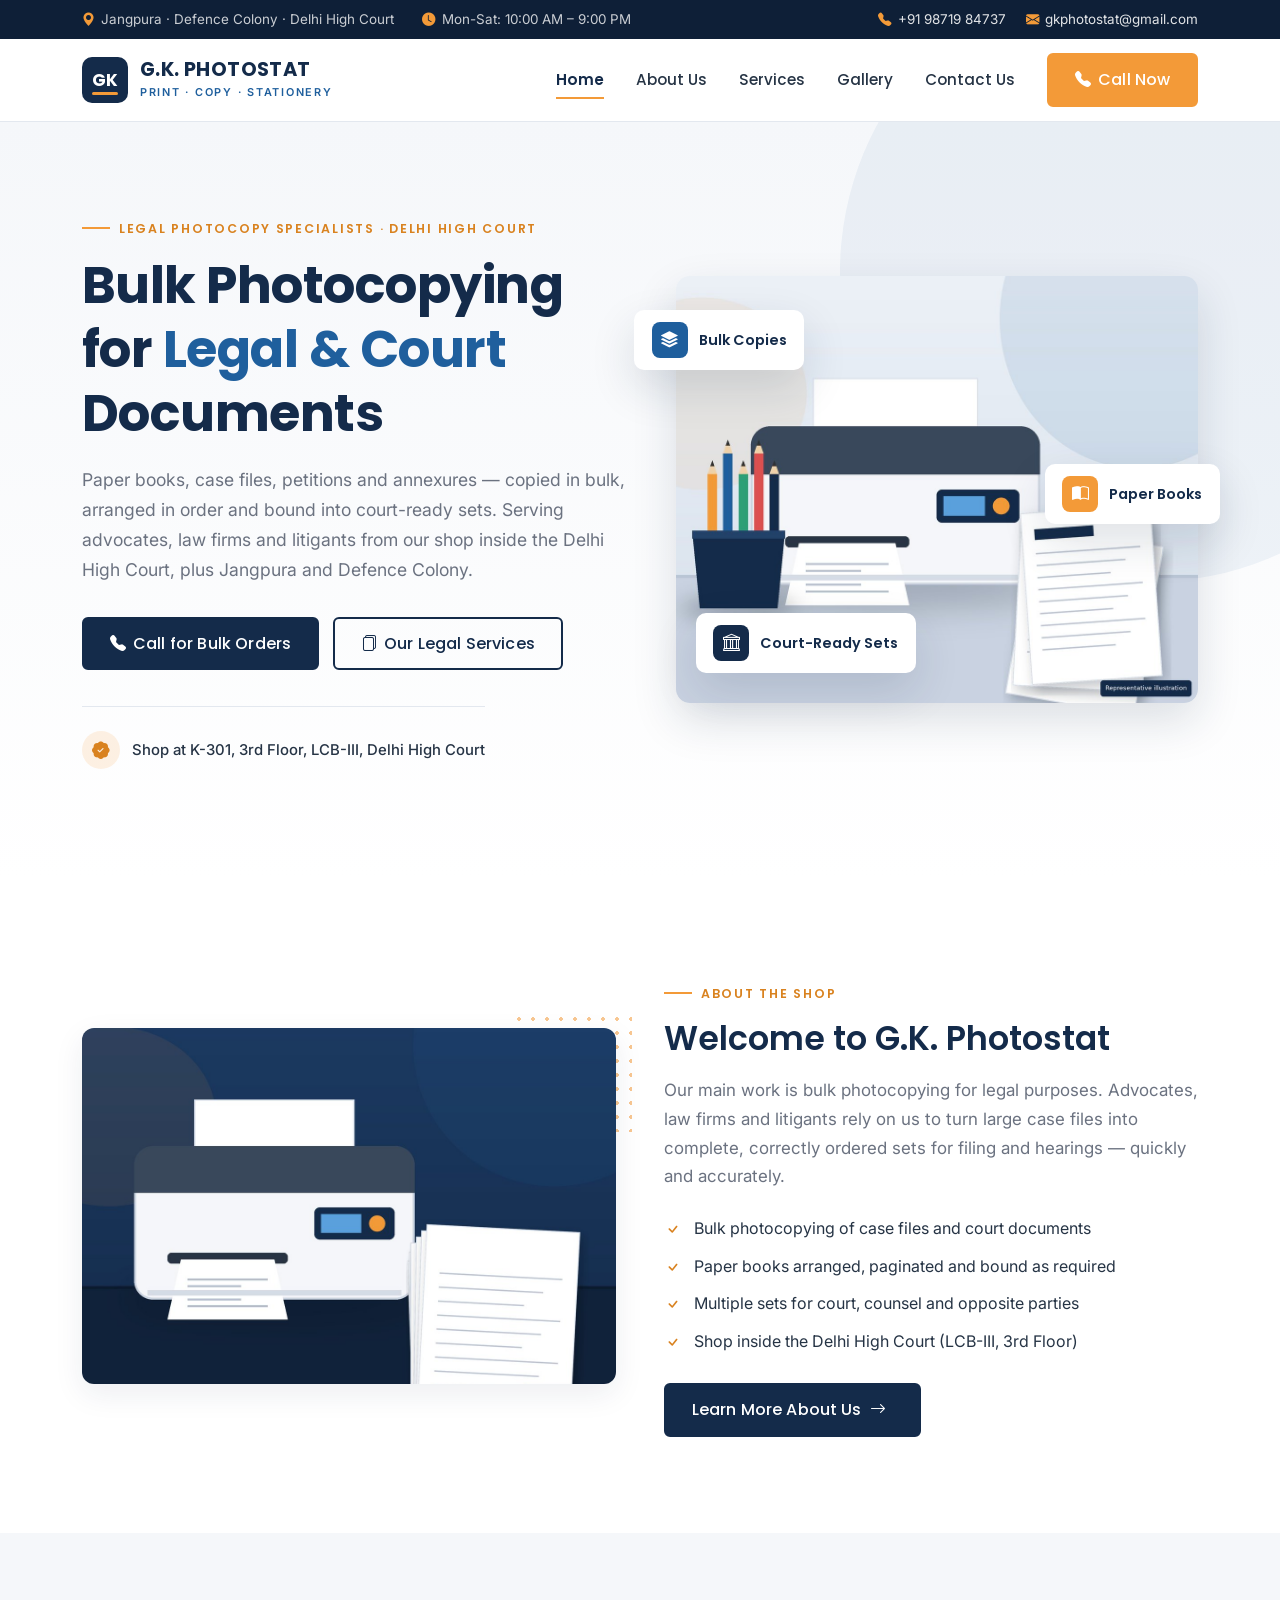
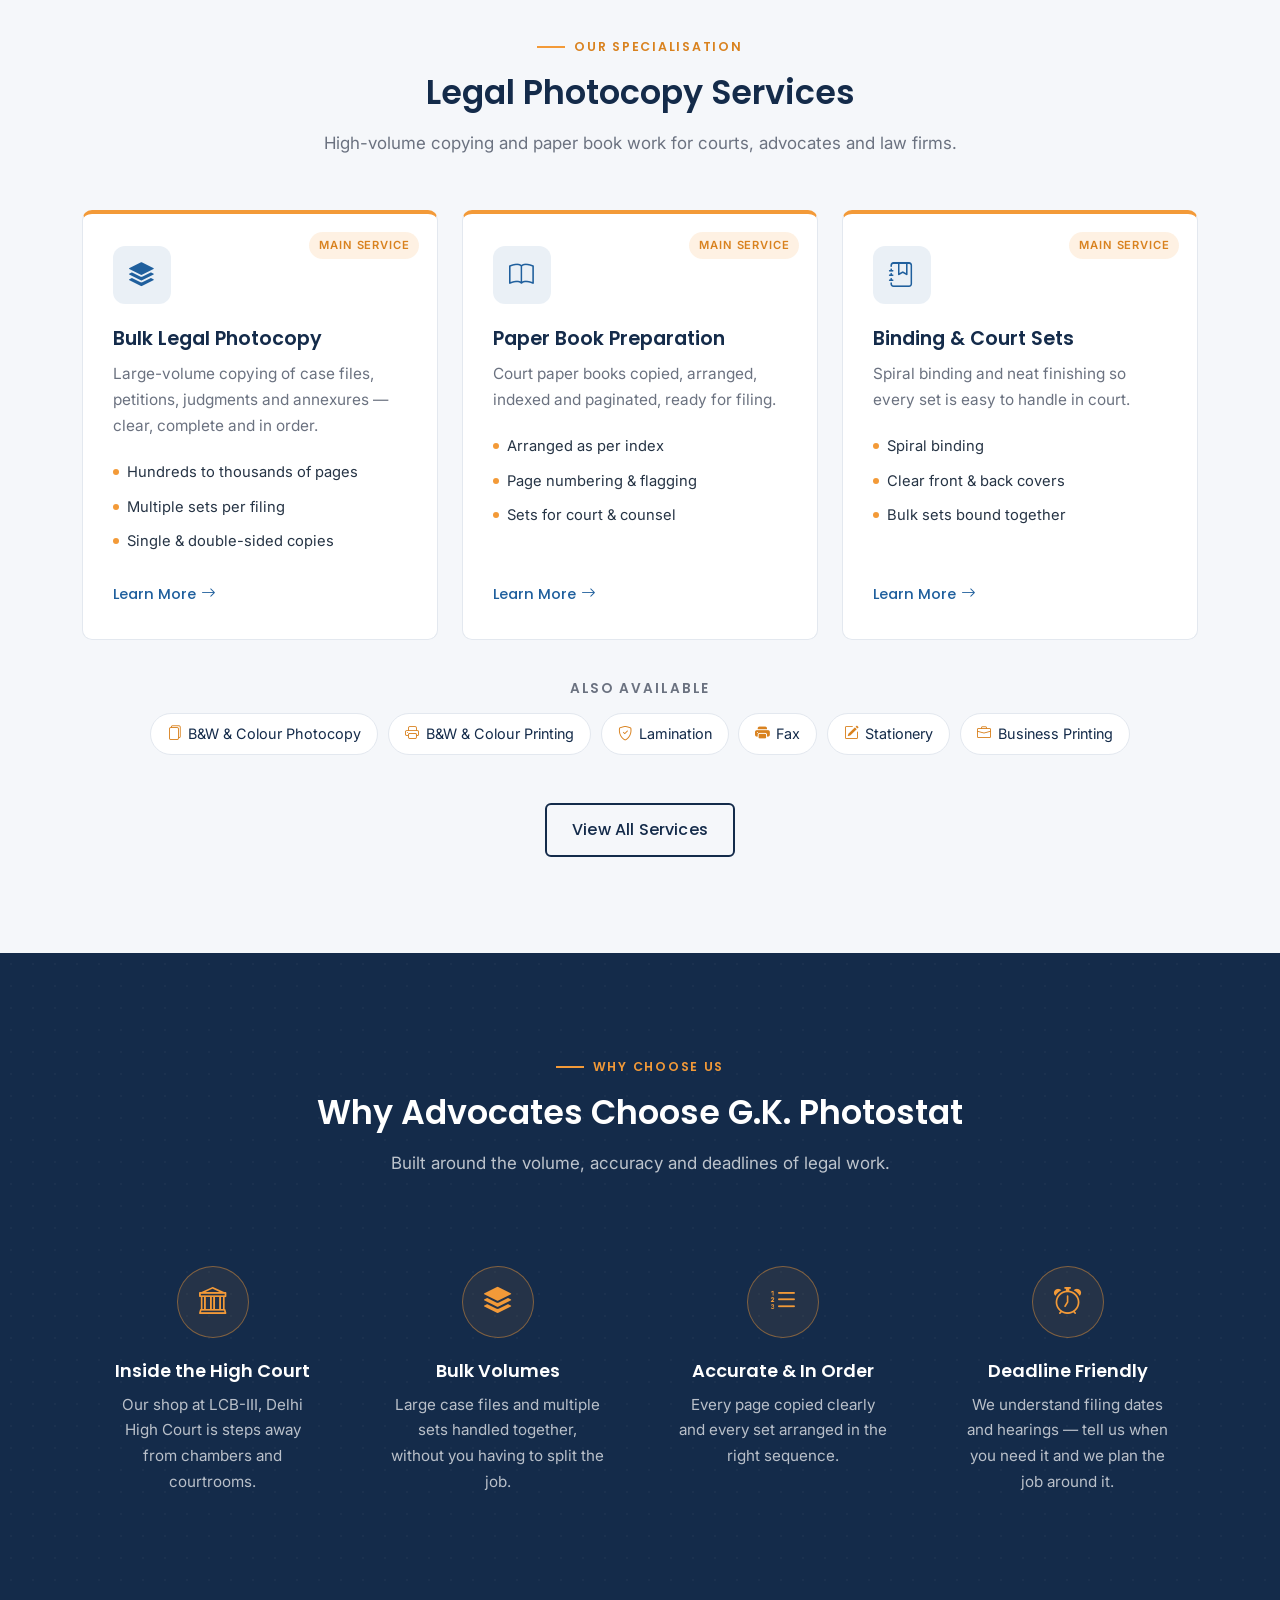
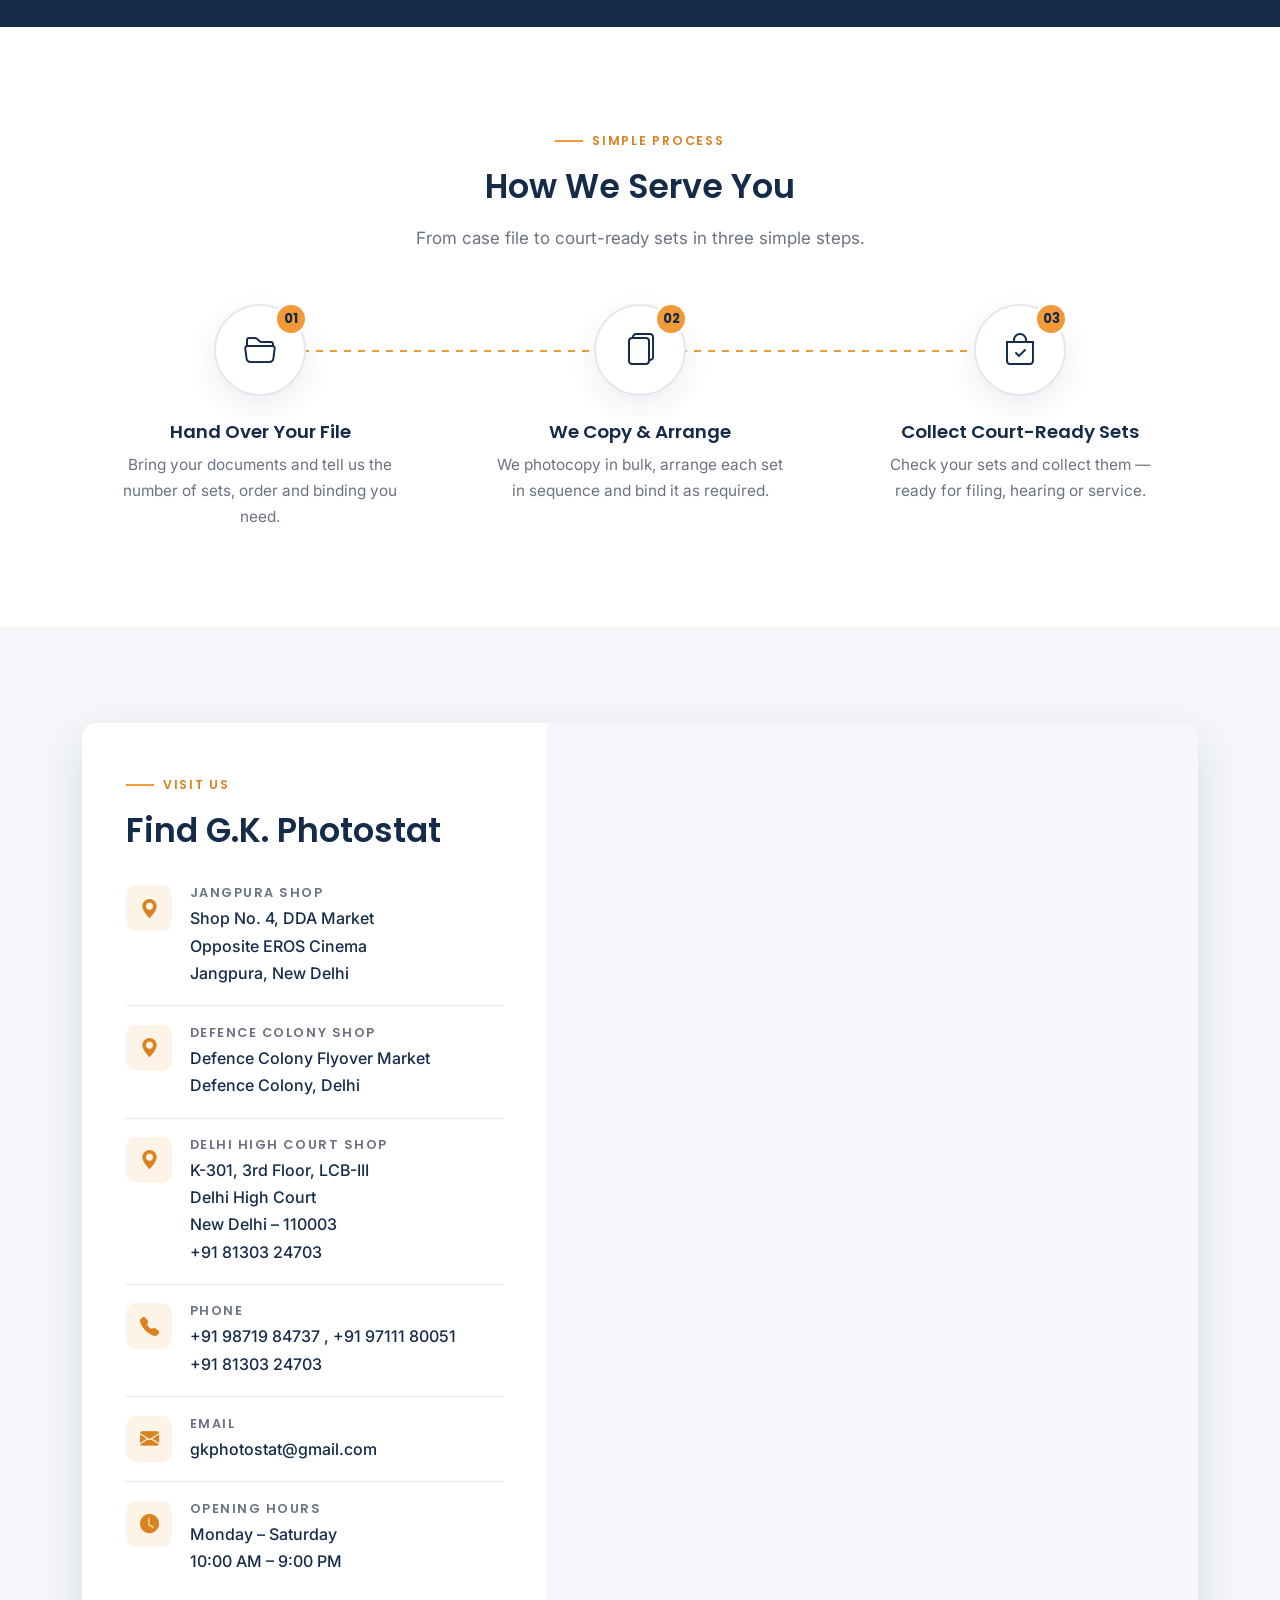
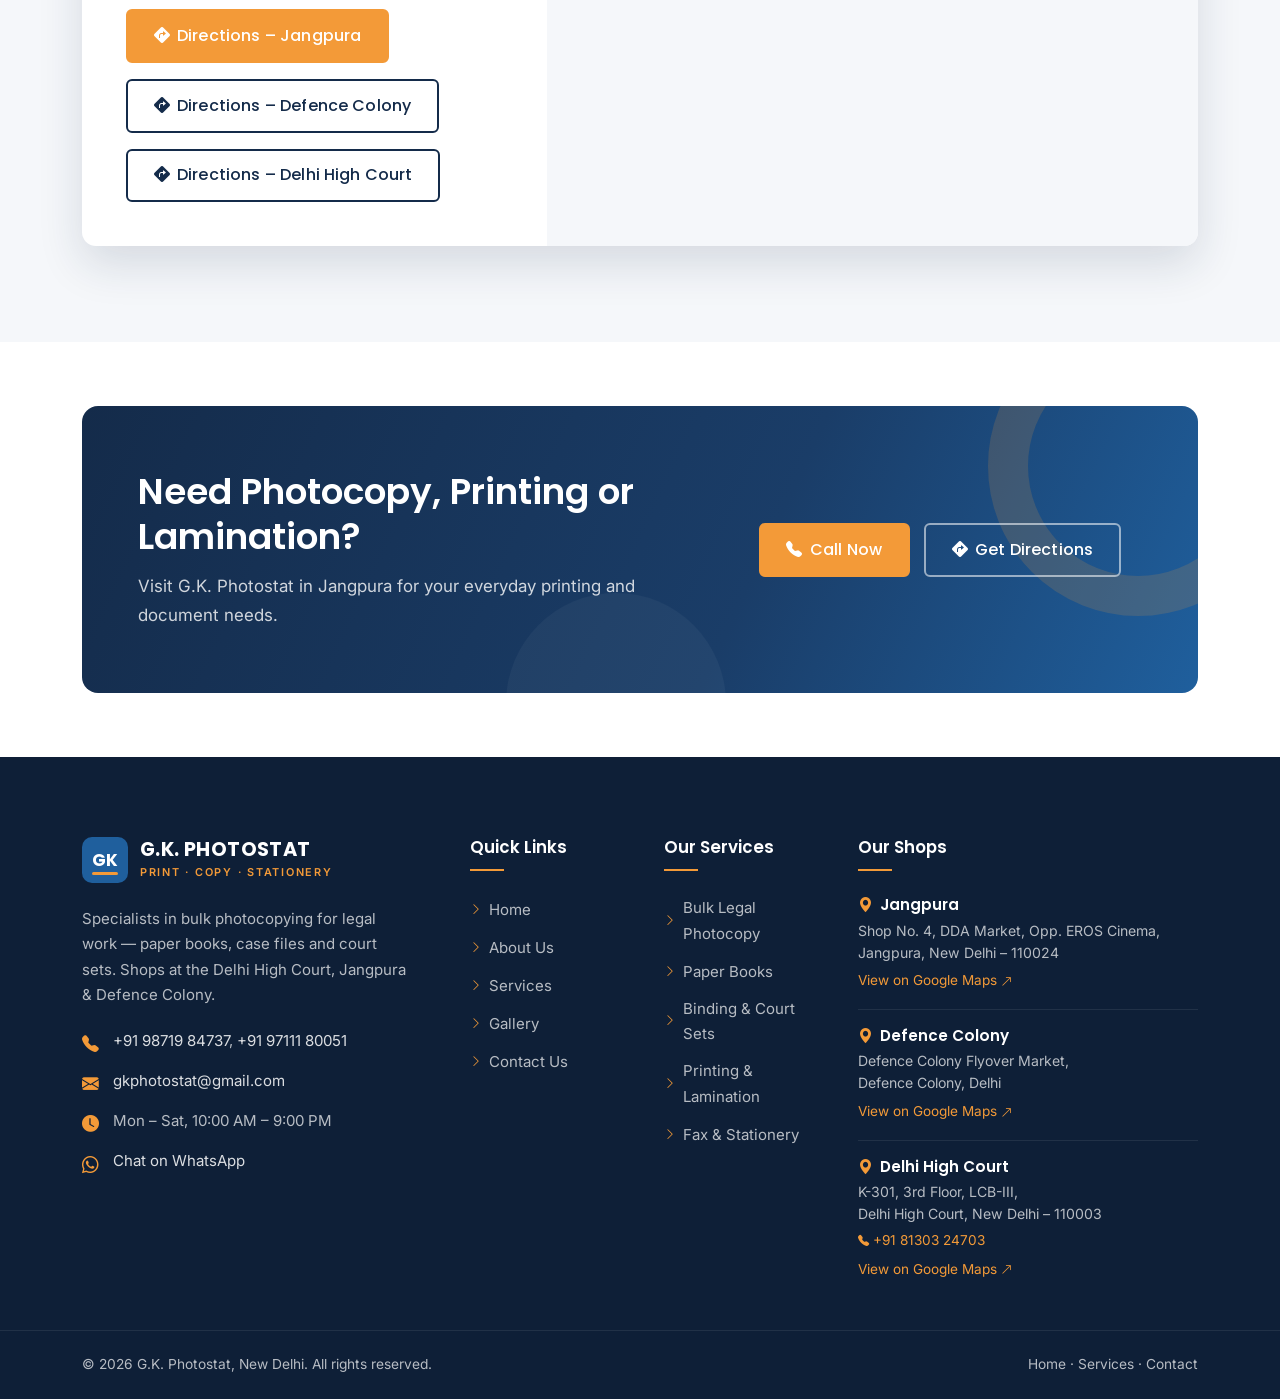
==== commit 6552689d: "phone no. added" ====
--- a/index.html
+++ b/index.html
@@ -3,7 +3,10 @@
   <head>
     <meta charset="UTF-8" />
     <meta name="viewport" content="width=device-width, initial-scale=1" />
-    <title>G.K. Photostat | Bulk Legal Photocopy &amp; Paper Books – Delhi High Court, New Delhi</title>
+    <title>
+      G.K. Photostat | Bulk Legal Photocopy &amp; Paper Books – Delhi High
+      Court, New Delhi
+    </title>
     <meta
       name="description"
       content="G.K. Photostat specialises in bulk photocopying for legal purposes – paper books, case files and court sets – with a shop inside the Delhi High Court (LCB-III) and branches in Jangpura and Defence Colony."
@@ -25,7 +28,10 @@
       property="og:description"
       content="G.K. Photostat specialises in bulk photocopying for legal purposes – paper books, case files and court sets – with a shop inside the Delhi High Court (LCB-III) and branches in Jangpura and Defence Colony."
     />
-    <meta property="og:url" content="https://mandal-88.github.io/gkphotostat/" />
+    <meta
+      property="og:url"
+      content="https://mandal-88.github.io/gkphotostat/"
+    />
     <meta
       property="og:image"
       content="https://mandal-88.github.io/gkphotostat/assets/images/og-image.jpg"
@@ -170,7 +176,9 @@
         <div class="container">
           <div class="row align-items-center g-4">
             <div class="col-lg-6 hero-content">
-              <span class="eyebrow">Legal Photocopy Specialists · Delhi High Court</span>
+              <span class="eyebrow"
+                >Legal Photocopy Specialists · Delhi High Court</span
+              >
               <h1 class="hero-title">
                 Bulk Photocopying for
                 <span class="highlight">Legal &amp; Court</span> Documents
@@ -192,8 +200,8 @@
                 >
               </div>
               <p class="trust-note mb-0">
-                <i class="bi bi-patch-check-fill" aria-hidden="true"></i>Shop
-                at K-301, 3rd Floor, LCB-III, Delhi High Court
+                <i class="bi bi-patch-check-fill" aria-hidden="true"></i>Shop at
+                K-301, 3rd Floor, LCB-III, Delhi High Court
               </p>
             </div>
             <div class="col-lg-6">
@@ -240,10 +248,10 @@
               <span class="eyebrow">About the Shop</span>
               <h2 class="section-title">Welcome to G.K. Photostat</h2>
               <p class="section-lead mb-4">
-                Our main work is bulk photocopying for legal purposes. Advocates,
-                law firms and litigants rely on us to turn large case files into
-                complete, correctly ordered sets for filing and hearings —
-                quickly and accurately.
+                Our main work is bulk photocopying for legal purposes.
+                Advocates, law firms and litigants rely on us to turn large case
+                files into complete, correctly ordered sets for filing and
+                hearings — quickly and accurately.
               </p>
               <ul class="check-list">
                 <li>Bulk photocopying of case files and court documents</li>
@@ -273,7 +281,9 @@
           </div>
           <div class="row g-4">
             <div class="col-md-6 col-lg-4">
-              <article class="service-card service-card-core reveal reveal-delay-1">
+              <article
+                class="service-card service-card-core reveal reveal-delay-1"
+              >
                 <span class="core-badge">Main Service</span>
                 <div class="icon-box">
                   <i class="bi bi-stack" aria-hidden="true"></i>
@@ -298,7 +308,9 @@
               </article>
             </div>
             <div class="col-md-6 col-lg-4">
-              <article class="service-card service-card-core reveal reveal-delay-2">
+              <article
+                class="service-card service-card-core reveal reveal-delay-2"
+              >
                 <span class="core-badge">Main Service</span>
                 <div class="icon-box">
                   <i class="bi bi-book" aria-hidden="true"></i>
@@ -323,7 +335,9 @@
               </article>
             </div>
             <div class="col-md-6 col-lg-4">
-              <article class="service-card service-card-core reveal reveal-delay-3">
+              <article
+                class="service-card service-card-core reveal reveal-delay-3"
+              >
                 <span class="core-badge">Main Service</span>
                 <div class="icon-box">
                   <i class="bi bi-journal-bookmark" aria-hidden="true"></i>
@@ -352,12 +366,41 @@
           <div class="other-services reveal">
             <h3 class="other-services-title">Also Available</h3>
             <ul class="other-services-list">
-              <li><a href="services.html#bw-photocopy"><i class="bi bi-files" aria-hidden="true"></i>B&amp;W &amp; Colour Photocopy</a></li>
-              <li><a href="services.html#bw-printing"><i class="bi bi-printer" aria-hidden="true"></i>B&amp;W &amp; Colour Printing</a></li>
-              <li><a href="services.html#lamination"><i class="bi bi-shield-check" aria-hidden="true"></i>Lamination</a></li>
-              <li><a href="services.html#fax"><i class="bi bi-printer-fill" aria-hidden="true"></i>Fax</a></li>
-              <li><a href="services.html#stationery"><i class="bi bi-pencil-square" aria-hidden="true"></i>Stationery</a></li>
-              <li><a href="services.html#business-printing"><i class="bi bi-briefcase" aria-hidden="true"></i>Business Printing</a></li>
+              <li>
+                <a href="services.html#bw-photocopy"
+                  ><i class="bi bi-files" aria-hidden="true"></i>B&amp;W &amp;
+                  Colour Photocopy</a
+                >
+              </li>
+              <li>
+                <a href="services.html#bw-printing"
+                  ><i class="bi bi-printer" aria-hidden="true"></i>B&amp;W &amp;
+                  Colour Printing</a
+                >
+              </li>
+              <li>
+                <a href="services.html#lamination"
+                  ><i class="bi bi-shield-check" aria-hidden="true"></i
+                  >Lamination</a
+                >
+              </li>
+              <li>
+                <a href="services.html#fax"
+                  ><i class="bi bi-printer-fill" aria-hidden="true"></i>Fax</a
+                >
+              </li>
+              <li>
+                <a href="services.html#stationery"
+                  ><i class="bi bi-pencil-square" aria-hidden="true"></i
+                  >Stationery</a
+                >
+              </li>
+              <li>
+                <a href="services.html#business-printing"
+                  ><i class="bi bi-briefcase" aria-hidden="true"></i>Business
+                  Printing</a
+                >
+              </li>
             </ul>
           </div>
 
@@ -451,8 +494,8 @@
                 </div>
                 <h3>Hand Over Your File</h3>
                 <p>
-                  Bring your documents and tell us the number of sets, order
-                  and binding you need.
+                  Bring your documents and tell us the number of sets, order and
+                  binding you need.
                 </p>
               </div>
             </div>
@@ -464,8 +507,8 @@
                 </div>
                 <h3>We Copy &amp; Arrange</h3>
                 <p>
-                  We photocopy in bulk, arrange each set in sequence and bind
-                  it as required.
+                  We photocopy in bulk, arrange each set in sequence and bind it
+                  as required.
                 </p>
               </div>
             </div>
@@ -477,8 +520,8 @@
                 </div>
                 <h3>Collect Court-Ready Sets</h3>
                 <p>
-                  Check your sets and collect them — ready for filing,
-                  hearing or service.
+                  Check your sets and collect them — ready for filing, hearing
+                  or service.
                 </p>
               </div>
             </div>
@@ -519,7 +562,8 @@
                     <div>
                       <h3>Delhi High Court Shop</h3>
                       <p>
-                        K-301, 3rd Floor, LCB-III<br />Delhi High Court<br />New Delhi – 110003<br />
+                        K-301, 3rd Floor, LCB-III<br />Delhi High Court<br />New
+                        Delhi – 110003<br />
                         <a href="tel:+918130324703">+91 81303 24703</a>
                       </p>
                     </div>
@@ -528,7 +572,11 @@
                     <i class="bi bi-telephone-fill" aria-hidden="true"></i>
                     <div>
                       <h3>Phone</h3>
-                      <p><a href="tel:+919871984737">+91 98719 84737</a></p>
+                      <p>
+                        <a href="tel:+919871984737">+91 98719 84737</a> ,
+                        <a href="tel:+919711180051">+91 97111 80051</a> <br />
+                        <a href="tel:+918130324703">+91 81303 24703</a>
+                      </p>
                     </div>
                   </div>
                   <div class="info-row">
@@ -546,7 +594,7 @@
                     <i class="bi bi-clock-fill" aria-hidden="true"></i>
                     <div>
                       <h3>Opening Hours</h3>
-                      <p>Monday – Sunday<br />10:00 AM – 9:00 PM</p>
+                      <p>Monday – Saturday<br />10:00 AM – 9:00 PM</p>
                     </div>
                   </div>
                   <a
